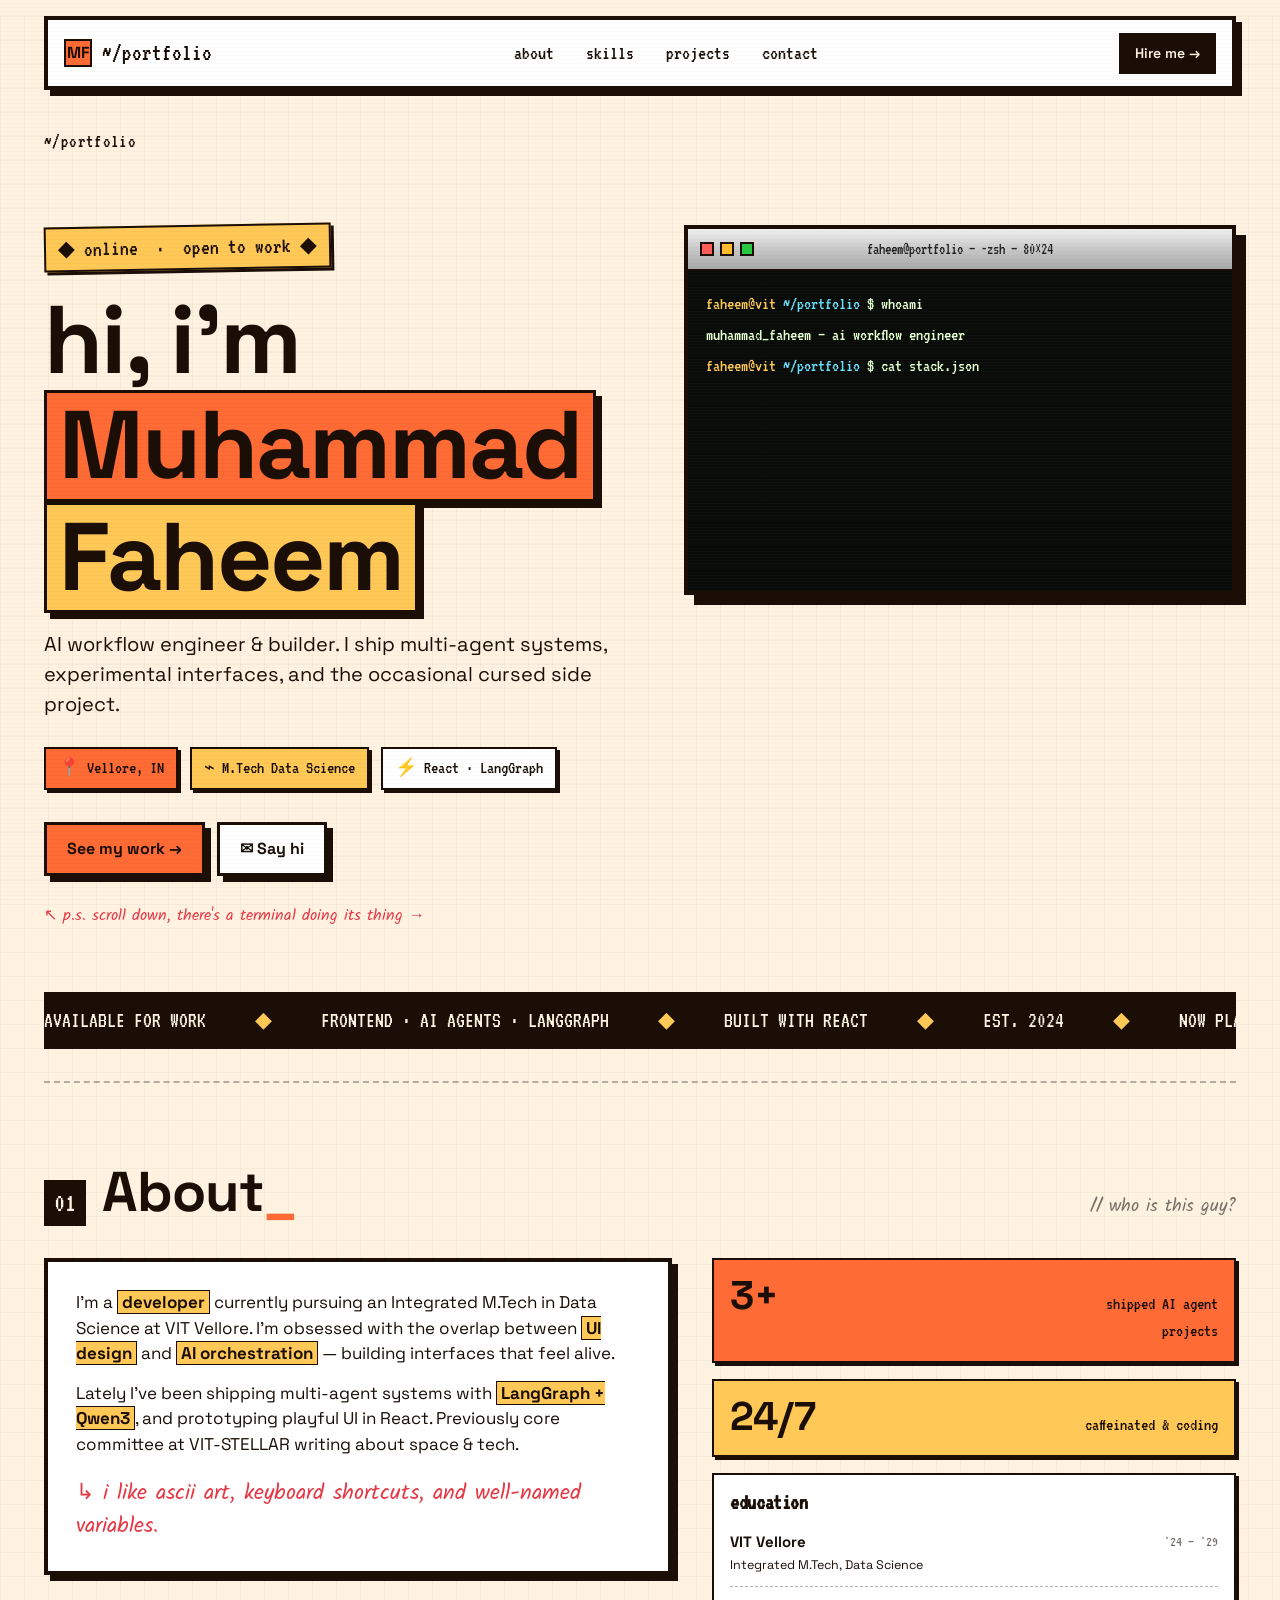
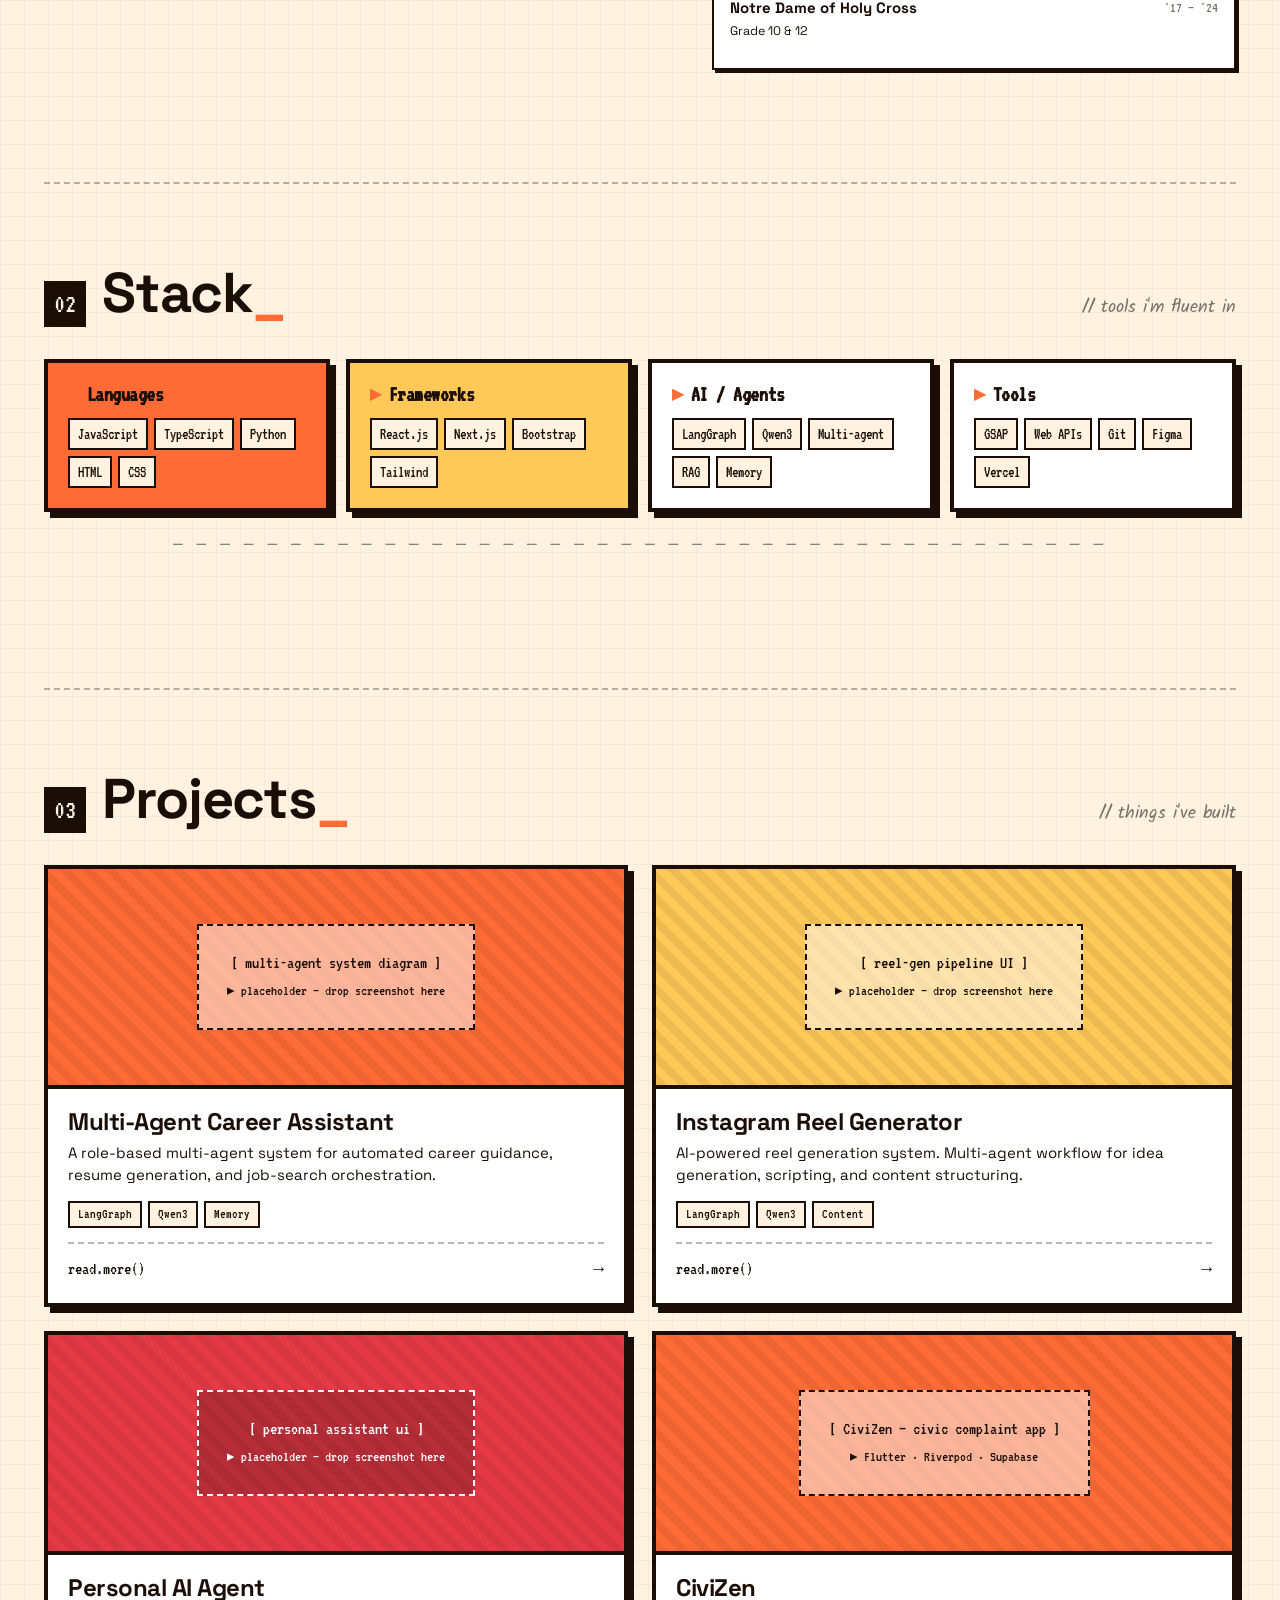
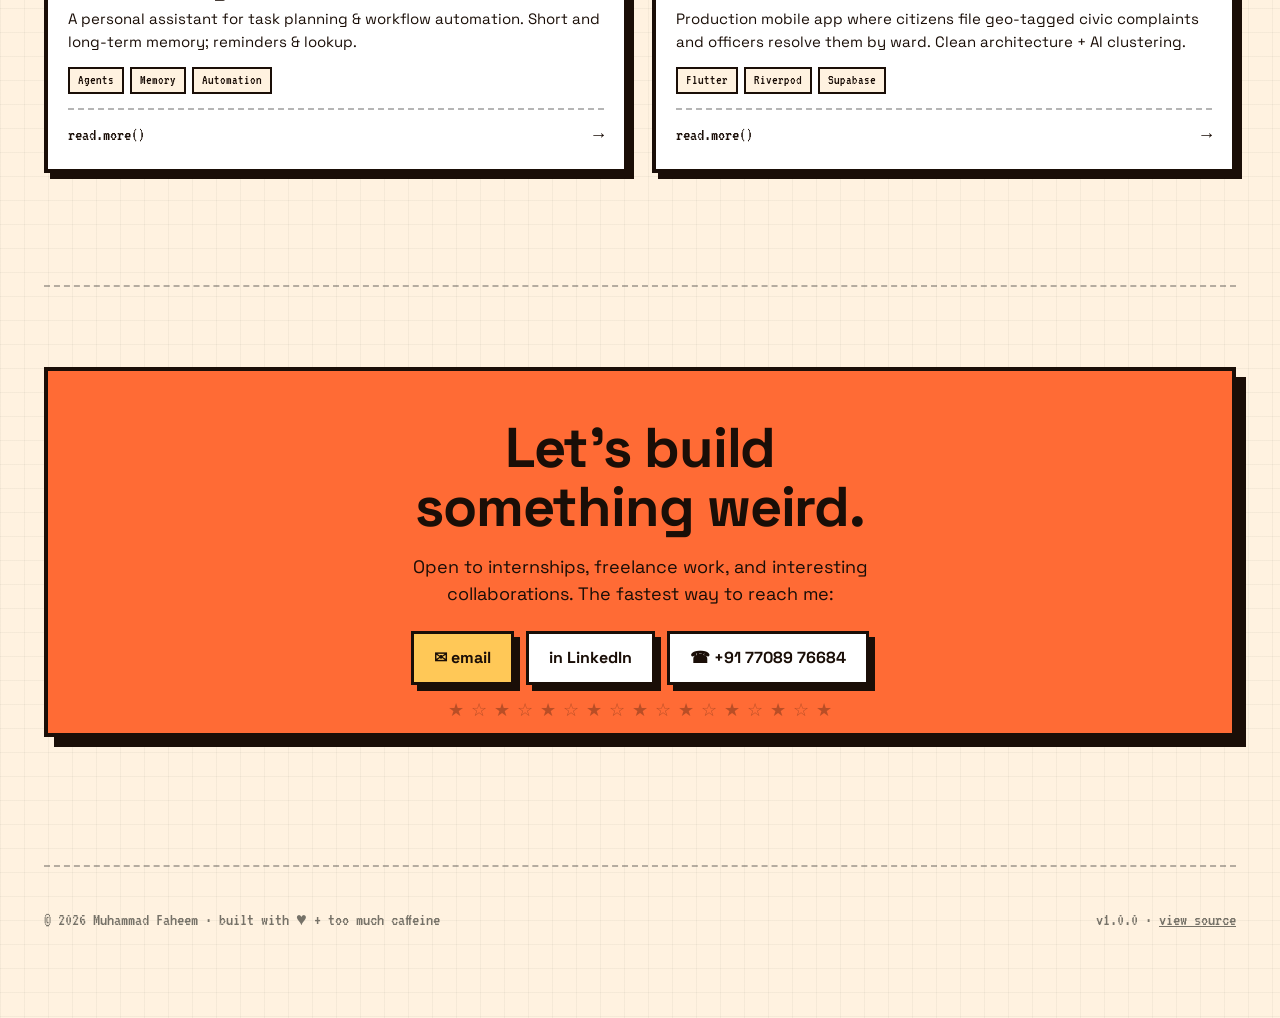
==== index.html @ f8d9481d "feat: portfolio site with clean URLs, responsive design, and project pages - Clean URL structure: ea" ====
<!doctype html>
<html lang="en">
<head>
<meta charset="utf-8" />
<title>Muhammad Faheem — Portfolio</title>
<meta name="viewport" content="width=device-width, initial-scale=1" />
<link rel="preconnect" href="https://fonts.googleapis.com">
<link rel="preconnect" href="https://fonts.gstatic.com" crossorigin>
<link href="https://fonts.googleapis.com/css2?family=Space+Grotesk:wght@400;500;600;700&family=VT323&family=Kalam:wght@400;700&display=swap" rel="stylesheet">
<link rel="stylesheet" href="styles.css">
</head>
<body>

<!-- ================= TOP NAV ================= -->
<nav class="topbar">
  <div class="topbar-inner">
    <a href="index.html" class="topbar-logo" style="text-decoration:none">
      <span class="logo-badge">MF</span>
      <span>~/portfolio</span>
    </a>
    <div class="nav-links">
      <a href="#about">about</a>
      <a href="#skills">skills</a>
      <a href="#projects">projects</a>
      <a href="#contact">contact</a>
    </div>
    <a href="#contact" class="nav-cta">Hire me →</a>
    <button class="nav-toggle" id="nav-toggle" aria-label="Toggle navigation">☰</button>
  </div>
</nav>

<main class="shell">

<div class="url-bar">
  <span class="url-active">~/portfolio</span>
</div>

<!-- ================= HERO ================= -->
<section class="hero">
  <div>
    <span class="hero-eyebrow">◆ online &nbsp;·&nbsp; open to work ◆</span>
    <h1>
      hi, i'm<br/>
      <span class="name-bg">Muhammad</span><br/>
      <span class="name-bg" style="background:var(--accent-2)">Faheem</span>
    </h1>
    <p class="hero-sub">
      AI workflow engineer &amp; builder. I ship multi-agent
      systems, experimental interfaces, and the occasional cursed
      side project.
    </p>
    <div class="hero-meta">
      <span class="chip pink">📍 Vellore, IN</span>
      <span class="chip yellow">⌁ M.Tech Data Science</span>
      <span class="chip">⚡ React · LangGraph</span>
    </div>
    <div class="hero-actions">
      <a href="#projects" class="btn primary">See my work →</a>
      <a href="mailto:muhammedfaheem23feb2020@gmail.com" class="btn ghost">✉ Say hi</a>
    </div>
    <p class="hand" style="margin-top:28px; color:var(--accent-3)">
      ↖ p.s. scroll down, there's a terminal doing its thing →
    </p>
  </div>

  <!-- Terminal -->
  <div class="terminal" id="terminal">
    <div class="term-bar">
      <div class="term-dots">
        <div class="term-dot red"></div>
        <div class="term-dot yel"></div>
        <div class="term-dot grn"></div>
      </div>
      <div class="term-title">faheem@portfolio — -zsh — 80×24</div>
    </div>
    <div class="term-body" id="term-body">
      <!-- typed in via JS -->
    </div>
  </div>
</section>

<!-- Marquee -->
<div class="marquee">
  <div class="marquee-track">
    <span>AVAILABLE FOR WORK</span>
    <span>FRONTEND · AI AGENTS · LANGGRAPH</span>
    <span>BUILT WITH REACT</span>
    <span>EST. 2024</span>
    <span>NOW PLAYING: src/App.tsx</span>
    <span>AVAILABLE FOR WORK</span>
    <span>FRONTEND · AI AGENTS · LANGGRAPH</span>
    <span>BUILT WITH REACT</span>
    <span>EST. 2024</span>
    <span>NOW PLAYING: src/App.tsx</span>
  </div>
</div>

<!-- ================= ABOUT ================= -->
<section class="section" id="about">
  <div class="section-hdr reveal">
    <span class="section-num">01</span>
    <h2 class="section-title">About<span style="color:var(--accent-1)">_</span></h2>
    <span class="section-kicker">// who is this guy?</span>
  </div>

  <div class="about">
    <div class="about-card reveal">
      <p>
        I'm a <strong>developer</strong> currently pursuing an
        Integrated M.Tech in Data Science at VIT Vellore. I'm obsessed
        with the overlap between <strong>UI design</strong> and
        <strong>AI orchestration</strong> — building interfaces that feel
        alive.
      </p>
      <p>
        Lately I've been shipping multi-agent systems with
        <strong>LangGraph + Qwen3</strong>, and prototyping playful UI
        in React. Previously core committee at VIT-STELLAR writing about
        space & tech.
      </p>
      <p class="hand" style="color:var(--accent-3); font-size:22px; margin-top:20px">
        ↳ i like ascii art, keyboard shortcuts, and well-named variables.
      </p>
    </div>

    <aside class="about-side reveal">
      <div class="stat-box">
        <div class="stat-num">3+</div>
        <div class="stat-lbl">shipped AI agent projects</div>
      </div>
      <div class="stat-box">
        <div class="stat-num">24/7</div>
        <div class="stat-lbl">caffeinated & coding</div>
      </div>
      <div class="stat-box" style="display:block">
        <h4 style="font-family:'VT323',monospace;font-size:22px;margin-bottom:6px;">education</h4>
        <div class="edu-item">
          <span><strong>VIT Vellore</strong><br/><small>Integrated M.Tech, Data Science</small></span>
          <span class="edu-year">'24 — '29</span>
        </div>
        <div class="edu-item">
          <span><strong>Notre Dame of Holy Cross</strong><br/><small>Grade 10 & 12</small></span>
          <span class="edu-year">'17 — '24</span>
        </div>
      </div>
    </aside>
  </div>
</section>

<!-- ================= SKILLS ================= -->
<section class="section" id="skills">
  <div class="section-hdr reveal">
    <span class="section-num">02</span>
    <h2 class="section-title">Stack<span style="color:var(--accent-1)">_</span></h2>
    <span class="section-kicker">// tools i'm fluent in</span>
  </div>

  <div class="skills-grid">
    <div class="skill-card pink reveal">
      <h4>Languages</h4>
      <ul class="skill-list">
        <li>JavaScript</li>
        <li>TypeScript</li>
        <li>Python</li>
        <li>HTML</li>
        <li>CSS</li>
      </ul>
    </div>
    <div class="skill-card highlight reveal">
      <h4>Frameworks</h4>
      <ul class="skill-list">
        <li>React.js</li>
        <li>Next.js</li>
        <li>Bootstrap</li>
        <li>Tailwind</li>
      </ul>
    </div>
    <div class="skill-card reveal">
      <h4>AI / Agents</h4>
      <ul class="skill-list">
        <li>LangGraph</li>
        <li>Qwen3</li>
        <li>Multi-agent</li>
        <li>RAG</li>
        <li>Memory</li>
      </ul>
    </div>
    <div class="skill-card reveal">
      <h4>Tools</h4>
      <ul class="skill-list">
        <li>GSAP</li>
        <li>Web APIs</li>
        <li>Git</li>
        <li>Figma</li>
        <li>Vercel</li>
      </ul>
    </div>
  </div>

  <div class="ascii-div">─ ─ ─ ─ ─ ─ ─ ─ ─ ─ ─ ─ ─ ─ ─ ─ ─ ─ ─ ─ ─ ─ ─ ─ ─ ─ ─ ─ ─ ─ ─ ─ ─ ─ ─ ─ ─ ─ ─ ─</div>
</section>

<!-- ================= PROJECTS ================= -->
<section class="section" id="projects">
  <div class="section-hdr reveal">
    <span class="section-num">03</span>
    <h2 class="section-title">Projects<span style="color:var(--accent-1)">_</span></h2>
    <span class="section-kicker">// things i've built</span>
  </div>

  <div class="projects-grid">
    <a href="multi-agent-career-assistant/" class="proj-card reveal">
      <div class="proj-visual">
        <div class="proj-placeholder">
          [ multi-agent system diagram ]<br/>
          <small>▸ placeholder — drop screenshot here</small>
        </div>
      </div>
      <div class="proj-body">
        <h3 class="proj-title">Multi-Agent Career Assistant</h3>
        <p class="proj-desc">A role-based multi-agent system for automated career guidance, resume generation, and job-search orchestration.</p>
        <div class="proj-tags">
          <span class="proj-tag">LangGraph</span>
          <span class="proj-tag">Qwen3</span>
          <span class="proj-tag">Memory</span>
        </div>
        <div class="proj-link">
          <span>read.more()</span>
          <span class="arrow">→</span>
        </div>
      </div>
    </a>

    <a href="instagram-reel-generator/" class="proj-card reveal">
      <div class="proj-visual">
        <div class="proj-placeholder">
          [ reel-gen pipeline UI ]<br/>
          <small>▸ placeholder — drop screenshot here</small>
        </div>
      </div>
      <div class="proj-body">
        <h3 class="proj-title">Instagram Reel Generator</h3>
        <p class="proj-desc">AI-powered reel generation system. Multi-agent workflow for idea generation, scripting, and content structuring.</p>
        <div class="proj-tags">
          <span class="proj-tag">LangGraph</span>
          <span class="proj-tag">Qwen3</span>
          <span class="proj-tag">Content</span>
        </div>
        <div class="proj-link">
          <span>read.more()</span>
          <span class="arrow">→</span>
        </div>
      </div>
    </a>

    <a href="personal-ai-agent/" class="proj-card reveal">
      <div class="proj-visual">
        <div class="proj-placeholder">
          [ personal assistant ui ]<br/>
          <small>▸ placeholder — drop screenshot here</small>
        </div>
      </div>
      <div class="proj-body">
        <h3 class="proj-title">Personal AI Agent</h3>
        <p class="proj-desc">A personal assistant for task planning & workflow automation. Short and long-term memory; reminders & lookup.</p>
        <div class="proj-tags">
          <span class="proj-tag">Agents</span>
          <span class="proj-tag">Memory</span>
          <span class="proj-tag">Automation</span>
        </div>
        <div class="proj-link">
          <span>read.more()</span>
          <span class="arrow">→</span>
        </div>
      </div>
    </a>

    <a href="civizen/" class="proj-card reveal">
      <div class="proj-visual">
        <div class="proj-placeholder">
          [ CiviZen — civic complaint app ]<br/>
          <small>▸ Flutter · Riverpod · Supabase</small>
        </div>
      </div>
      <div class="proj-body">
        <h3 class="proj-title">CiviZen</h3>
        <p class="proj-desc">Production mobile app where citizens file geo-tagged civic complaints and officers resolve them by ward. Clean architecture + AI clustering.</p>
        <div class="proj-tags">
          <span class="proj-tag">Flutter</span>
          <span class="proj-tag">Riverpod</span>
          <span class="proj-tag">Supabase</span>
        </div>
        <div class="proj-link">
          <span>read.more()</span>
          <span class="arrow">→</span>
        </div>
      </div>
    </a>
  </div>
</section>

<!-- ================= CONTACT ================= -->
<section class="section" id="contact">
  <div class="contact-card reveal">
    <h2>Let's build<br/>something weird.</h2>
    <p>
      Open to internships, freelance work, and interesting collaborations.
      The fastest way to reach me:
    </p>
    <div class="contact-links">
      <a href="mailto:muhammedfaheem23feb2020@gmail.com" class="btn yellow">✉ email</a>
      <a href="https://linkedin.com" class="btn ghost">in LinkedIn</a>
      <a href="tel:+917708976684" class="btn ghost">☎ +91 77089 76684</a>
    </div>
  </div>
</section>

<footer>
  <span>© 2026 Muhammad Faheem · built with ♥ + too much caffeine</span>
  <span>v1.0.0 · <a href="#" style="text-decoration:underline">view source</a></span>
</footer>

</main>

<!-- ============ Tweaks panel ============ -->
<div class="tweaks" id="tweaks">
  <h5>◆ Palette</h5>
  <div class="palette-grid" id="palette-grid"></div>
</div>

<!-- ============ Scripts ============ -->
<script>
/* ============ TWEAK DEFAULTS ============ */
const TWEAK_DEFAULS = /*EDITMODE-BEGIN*/{
  "palette": "sunset"
}/*EDITMODE-END*/;

const PALETTES = {
  poppy:    { name: 'Poppy',    bg: '#fff8e7', ink: '#0a0a0a', a1: '#ff3ea5', a2: '#ffd60a', a3: '#ff4d2e' },
  cyber:    { name: 'Cyber',    bg: '#eaffea', ink: '#0a0a0a', a1: '#00ff9d', a2: '#ff00e5', a3: '#00d0ff' },
  sunset:   { name: 'Sunset',   bg: '#fff2e0', ink: '#1a0e07', a1: '#ff6b35', a2: '#ffc857', a3: '#e63946' },
  cream:    { name: 'Cream',    bg: '#fdf6e3', ink: '#2b1d0e', a1: '#d33682', a2: '#b58900', a3: '#cb4b16' },
  arcade:   { name: 'Arcade',   bg: '#1a0b2e', ink: '#fff', a1: '#ff2079', a2: '#ffea00', a3: '#00e1ff' },
  lime:     { name: 'Lime',     bg: '#f4fdd0', ink: '#0a0a0a', a1: '#ff3366', a2: '#c6ff00', a3: '#7c3aff' },
};

function applyPalette(key) {
  const p = PALETTES[key] || PALETTES.poppy;
  const r = document.documentElement.style;
  r.setProperty('--bg',  p.bg);
  r.setProperty('--ink', p.ink);
  r.setProperty('--accent-1', p.a1);
  r.setProperty('--accent-2', p.a2);
  r.setProperty('--accent-3', p.a3);
  document.querySelectorAll('.palette-opt').forEach(el => {
    el.classList.toggle('active', el.dataset.key === key);
  });
}

function buildPaletteGrid() {
  const grid = document.getElementById('palette-grid');
  if (!grid) return;
  grid.innerHTML = Object.entries(PALETTES).map(([k, p]) => `
    <button class="palette-opt" data-key="${k}">
      <div class="palette-swatches">
        <div class="palette-sw" style="background:${p.a1}"></div>
        <div class="palette-sw" style="background:${p.a2}"></div>
        <div class="palette-sw" style="background:${p.a3}"></div>
      </div>
      ${p.name}
    </button>
  `).join('');
  grid.querySelectorAll('.palette-opt').forEach(btn => {
    btn.addEventListener('click', () => {
      const key = btn.dataset.key;
      applyPalette(key);
      try { localStorage.setItem('portfolio-palette', key); } catch {}
      window.parent.postMessage({ type: '__edit_mode_set_keys', edits: { palette: key } }, '*');
    });
  });
}

/* Load persisted palette */
(function init() {
  buildPaletteGrid();
  let initial = TWEAK_DEFAULS.palette || 'poppy';
  try {
    const stored = localStorage.getItem('portfolio-palette');
    if (stored && PALETTES[stored]) initial = stored;
  } catch {}
  applyPalette(initial);
})();

/* ============ TWEAKS MODE ============ */
const tweaksEl = document.getElementById('tweaks');
window.addEventListener('message', (e) => {
  if (!e.data) return;
  if (e.data.type === '__activate_edit_mode')   tweaksEl.classList.add('open');
  if (e.data.type === '__deactivate_edit_mode') tweaksEl.classList.remove('open');
});
window.parent.postMessage({ type: '__edit_mode_available' }, '*');

/* ============ SCROLL REVEAL ============ */
const io = new IntersectionObserver((entries) => {
  entries.forEach(e => { if (e.isIntersecting) e.target.classList.add('in'); });
}, { threshold: 0.12 });
document.querySelectorAll('.reveal').forEach(el => io.observe(el));

/* ============ TERMINAL TYPING ============ */
const termLines = [
  { t: 'cmd',  html: '<span class="term-prompt">faheem@vit</span> <span class="term-path">~/portfolio</span> $ whoami' },
  { t: 'out',  html: 'muhammad_faheem — ai workflow engineer' },
  { t: 'cmd',  html: '<span class="term-prompt">faheem@vit</span> <span class="term-path">~/portfolio</span> $ cat stack.json' },
  { t: 'out',  html: '{\n  <span class="term-key">"frontend"</span>: [<span class="term-str">"react"</span>, <span class="term-str">"next"</span>, <span class="term-str">"ts"</span>],\n  <span class="term-key">"ai"</span>: [<span class="term-str">"langgraph"</span>, <span class="term-str">"qwen3"</span>],\n  <span class="term-key">"fav_char"</span>: <span class="term-str">"→"</span>,\n  <span class="term-key">"caffeine"</span>: <span class="term-num">9999</span>\n}' },
  { t: 'cmd',  html: '<span class="term-prompt">faheem@vit</span> <span class="term-path">~/portfolio</span> $ ./run_agent --mode=hire' },
  { t: 'out',  html: '<span class="term-comment">[✓] agents initialized</span>\n<span class="term-comment">[✓] memory loaded</span>\n<span class="term-comment">[✓] ready to collaborate</span>' },
  { t: 'cmd',  html: '<span class="term-prompt">faheem@vit</span> <span class="term-path">~/portfolio</span> $ <span class="cursor"></span>' },
];

const termBody = document.getElementById('term-body');
let li = 0, ci = 0;

function typeTerminal() {
  if (li >= termLines.length) return;
  const current = termLines[li];

  // create line if first char
  let line = termBody.querySelector(`[data-idx="${li}"]`);
  if (!line) {
    line = document.createElement('div');
    line.className = 'term-line';
    line.dataset.idx = li;
    termBody.appendChild(line);
  }

  // last line — insert cursor directly
  if (li === termLines.length - 1) {
    line.innerHTML = current.html;
    return;
  }

  // simulate typing: raw.length char by char, but we have HTML.
  // Strategy: progressively reveal html by showing wrapped spans but walk through text nodes.
  // Simpler: show full html after a delay per line
  line.innerHTML = current.html;
  li++;
  const delay = current.t === 'cmd' ? 520 : 340;
  setTimeout(typeTerminal, delay);
}

// Trigger terminal only when visible
const termObserver = new IntersectionObserver((entries) => {
  entries.forEach(e => {
    if (e.isIntersecting) {
      setTimeout(typeTerminal, 400);
      termObserver.disconnect();
    }
  });
}, { threshold: 0.3 });
termObserver.observe(document.getElementById('terminal'));

/* Mobile nav toggle */
document.getElementById('nav-toggle')?.addEventListener('click',()=>{
  document.querySelector('.nav-links')?.classList.toggle('open');
});

/* ============ SUBTLE MOUSE PARALLAX ON NAME ============ */
const heroNames = document.querySelectorAll('.hero h1 .name-bg');
document.addEventListener('mousemove', (e) => {
  const x = (e.clientX / window.innerWidth - 0.5) * 8;
  const y = (e.clientY / window.innerHeight - 0.5) * 8;
  heroNames.forEach((el, i) => {
    el.style.transform = `translate(${x * (i + 1) * 0.4}px, ${y * (i + 1) * 0.4}px)`;
  });
});
</script>

</body>
</html>
---- styles.css ----
/* =========================================================
   Porrdolio — Y2K Wireframe
   ========================================================= */

:root {
  --bg: #fff8e7;
  --ink: #0a0a0a;
  --paper: #ffffff;
  --muted: #767268;
  --line: #0a0a0a;

  --pink: #ff3ea5;
  --yellow: #ffd60a;
  --red: #ff4d2e;
  --blue: #2d7dff;
  --green: #2ecc71;

  --accent-1: var(--pink);
  --accent-2: var(--yellow);
  --accent-3: var(--red);

  --shadow: 6px 6px 0 0 var(--ink);
  --shadow-lg: 10px 10px 0 0 var(--ink);
  --shadow-sm: 3px 3px 0 0 var(--ink);

  --border: 2.5px solid var(--ink);
  --border-thick: 4px solid var(--ink);

  --radius: 0px;
  --radius-chip: 999px;
}

* { box-sizing: border-box; margin: 0; padding: 0; }

html, body {
  background: var(--bg);
  color: var(--ink);
  font-family: 'Space Grotesk', system-ui, sans-serif;
  font-size: 16px;
  line-height: 1.5;
  -webkit-font-smoothing: antialiased;
}

/* Grid paper background */
body {
  background-image:
    linear-gradient(to right, rgba(10,10,10,0.04) 1px, transparent 1px),
    linear-gradient(to bottom, rgba(10,10,10,0.04) 1px, transparent 1px);
  background-size: 24px 24px;
  background-color: var(--bg);
  min-height: 100vh;
  position: relative;
  overflow-x: hidden;
}

/* Scanline overlay */
body::before {
  content: '';
  position: fixed;
  inset: 0;
  background: repeating-linear-gradient(
    0deg,
    rgba(10,10,10,0.02) 0px,
    rgba(10,10,10,0.02) 1px,
    transparent 1px,
    transparent 4px
  );
  pointer-events: none;
  z-index: 9999;
  mix-blend-mode: multiply;
}

/* Typography */
.mono { font-family: 'VT323', 'Geist Mono', ui-monospace, monospace; }
.hand { font-family: 'Kalam', 'Caveat', cursive; font-weight: 400; }

h1, h2, h3, h4 {
  font-family: 'Space Grotesk', sans-serif;
  font-weight: 700;
  letter-spacing: -0.02em;
  line-height: 1.05;
}

h1 { font-size: clamp(48px, 8vw, 96px); }
h2 { font-size: clamp(32px, 5vw, 56px); }
h3 { font-size: clamp(22px, 2.5vw, 32px); }

a { color: inherit; }

/* =========================================================
   Layout
   ========================================================= */
.shell {
  max-width: 1240px;
  margin: 0 auto;
  padding: 24px;
}

/* ---------- URL breadcrumb bar ---------- */
.url-bar {
  display: flex;
  align-items: center;
  gap: 6px;
  font-family: 'VT323', monospace;
  font-size: 19px;
  color: var(--muted);
  padding: 14px 0 4px;
  letter-spacing: 0.02em;
}
.url-bar .url-sep { opacity: 0.4; }
.url-bar a { color: var(--muted); text-decoration: none; }
.url-bar a:hover { color: var(--ink); text-decoration: underline; }
.url-bar .url-active { color: var(--ink); }

/* ---------- Top nav ---------- */
.topbar {
  position: sticky;
  top: 16px;
  z-index: 100;
  margin: 16px auto 0;
  max-width: 1240px;
  padding: 0 24px;
}
.topbar-inner {
  background: var(--paper);
  border: var(--border-thick);
  box-shadow: var(--shadow);
  padding: 10px 16px;
  display: flex;
  align-items: center;
  justify-content: space-between;
  gap: 16px;
}
.topbar-logo {
  display: flex;
  align-items: center;
  gap: 10px;
  font-family: 'VT323', monospace;
  font-size: 24px;
  line-height: 1;
}
.logo-badge {
  width: 28px; height: 28px;
  background: var(--accent-1);
  border: 2.5px solid var(--ink);
  display: grid; place-items: center;
  font-weight: 700; font-size: 16px;
  font-family: 'Space Grotesk', sans-serif;
  color: var(--ink);
}
.nav-links { display: flex; gap: 4px; align-items: center; }
.nav-links a {
  text-decoration: none;
  padding: 6px 12px;
  font-family: 'VT323', monospace;
  font-size: 20px;
  border: 2px solid transparent;
}
.nav-links a:hover {
  background: var(--accent-2);
  border: 2px solid var(--ink);
  box-shadow: 2px 2px 0 var(--ink);
}
.nav-cta {
  background: var(--ink);
  color: var(--bg);
  padding: 8px 14px;
  font-family: 'Space Grotesk', sans-serif;
  font-weight: 600;
  font-size: 14px;
  text-decoration: none;
  border: 2.5px solid var(--ink);
  display: inline-block;
}
.nav-cta:hover { background: var(--accent-1); color: var(--ink); }

/* =========================================================
   Hero
   ========================================================= */
.hero {
  padding: 64px 0 32px;
  display: grid;
  grid-template-columns: 1.1fr 1fr;
  gap: 32px;
  align-items: start;
}
@media (max-width: 900px) {
  .hero { grid-template-columns: 1fr; }
}

.hero-eyebrow {
  font-family: 'VT323', monospace;
  font-size: 22px;
  background: var(--accent-2);
  display: inline-block;
  padding: 4px 12px;
  border: 2.5px solid var(--ink);
  box-shadow: var(--shadow-sm);
  margin-bottom: 20px;
  transform: rotate(-1deg);
}
.hero h1 {
  margin-bottom: 16px;
}
.hero h1 .name-bg {
  background: var(--accent-1);
  color: var(--ink);
  padding: 0 12px;
  border: 3px solid var(--ink);
  box-shadow: 6px 6px 0 var(--ink);
  display: inline-block;
  line-height: 1.1;
}
.hero-sub {
  font-size: 20px;
  max-width: 48ch;
  margin-bottom: 28px;
  color: var(--ink);
}
.hero-meta {
  display: flex;
  gap: 12px;
  flex-wrap: wrap;
  margin-bottom: 32px;
}
.chip {
  background: var(--paper);
  border: 2.5px solid var(--ink);
  padding: 6px 12px;
  font-family: 'VT323', monospace;
  font-size: 18px;
  box-shadow: 3px 3px 0 var(--ink);
}
.chip.pink { background: var(--accent-1); color: var(--ink); }
.chip.yellow { background: var(--accent-2); }
.chip.red { background: var(--accent-3); color: var(--paper); }

.hero-actions {
  display: flex; gap: 12px; flex-wrap: wrap;
}
.btn {
  display: inline-flex; align-items: center; gap: 8px;
  padding: 12px 20px;
  font-family: 'Space Grotesk', sans-serif;
  font-weight: 700;
  font-size: 16px;
  text-decoration: none;
  border: 3px solid var(--ink);
  box-shadow: var(--shadow);
  background: var(--paper);
  color: var(--ink);
  cursor: pointer;
  transition: transform 0.08s ease, box-shadow 0.08s ease;
}
.btn:hover {
  transform: translate(2px, 2px);
  box-shadow: 4px 4px 0 var(--ink);
}
.btn:active {
  transform: translate(6px, 6px);
  box-shadow: 0 0 0 var(--ink);
}
.btn.primary { background: var(--accent-1); }
.btn.yellow { background: var(--accent-2); }
.btn.ghost { background: var(--paper); }

/* Hand-drawn annotation */
.note {
  font-family: 'Kalam', cursive;
  font-size: 20px;
  color: var(--accent-3);
  position: relative;
}
.note-arrow {
  display: inline-block;
  margin-right: 6px;
}

/* =========================================================
   Terminal
   ========================================================= */
.terminal {
  background: #0a0a0a;
  color: #e8ffd4;
  border: var(--border-thick);
  box-shadow: var(--shadow-lg);
  font-family: 'VT323', monospace;
  font-size: 18px;
  position: relative;
  overflow: hidden;
}
.term-bar {
  background: linear-gradient(180deg, #f0f0f0 0%, #c8c8c8 50%, #a8a8a8 100%);
  border-bottom: 2.5px solid var(--ink);
  padding: 8px 12px;
  display: flex;
  align-items: center;
  gap: 8px;
}
.term-dots { display: flex; gap: 6px; }
.term-dot {
  width: 14px; height: 14px;
  border: 2px solid var(--ink);
  background: #fff;
}
.term-dot.red { background: #ff5f57; }
.term-dot.yel { background: #febc2e; }
.term-dot.grn { background: #28c840; }
.term-title {
  flex: 1;
  text-align: center;
  font-family: 'VT323', monospace;
  font-size: 16px;
  color: #222;
  margin-right: 62px; /* compensate dots */
}
.term-body {
  padding: 20px 18px;
  min-height: 320px;
  position: relative;
}
.term-body::before {
  content: '';
  position: absolute;
  inset: 0;
  background: repeating-linear-gradient(
    0deg,
    rgba(0,255,0,0.03) 0px,
    rgba(0,255,0,0.03) 1px,
    transparent 1px,
    transparent 3px
  );
  pointer-events: none;
}
.term-line { margin-bottom: 4px; white-space: pre-wrap; }
.term-prompt { color: var(--accent-2); }
.term-user { color: #a4ff7c; }
.term-path { color: #6bdfff; }
.term-key { color: #ff7cb0; }
.term-str { color: #ffd97c; }
.term-comment { color: #767268; }
.term-num { color: #ff9d66; }
.cursor {
  display: inline-block;
  width: 10px; height: 18px;
  background: #e8ffd4;
  vertical-align: -3px;
  animation: blink 1s steps(2) infinite;
}
@keyframes blink { 50% { opacity: 0; } }

/* =========================================================
   Section headers
   ========================================================= */
.section {
  padding: 80px 0;
  border-top: 2.5px dashed rgba(10,10,10,0.3);
  margin-top: 32px;
}
.section-hdr {
  display: flex;
  align-items: baseline;
  gap: 16px;
  margin-bottom: 32px;
  flex-wrap: wrap;
}
.section-num {
  font-family: 'VT323', monospace;
  font-size: 28px;
  background: var(--ink);
  color: var(--bg);
  padding: 2px 10px;
}
.section-title { flex: 1; }
.section-kicker {
  font-family: 'Kalam', cursive;
  color: var(--muted);
  font-size: 18px;
}

/* =========================================================
   About
   ========================================================= */
.about {
  display: grid;
  grid-template-columns: 1.2fr 1fr;
  gap: 40px;
  align-items: start;
}
@media (max-width: 900px) {
  .about { grid-template-columns: 1fr; }
}
.about-card {
  background: var(--paper);
  border: var(--border-thick);
  box-shadow: var(--shadow);
  padding: 28px;
}
.about-card p {
  font-size: 17px;
  margin-bottom: 14px;
}
.about-card p:last-child { margin-bottom: 0; }
.about-card strong {
  background: var(--accent-2);
  padding: 0 4px;
  border: 1.5px solid var(--ink);
}

.about-side {
  display: flex;
  flex-direction: column;
  gap: 16px;
}
.stat-box {
  background: var(--paper);
  border: 2.5px solid var(--ink);
  box-shadow: var(--shadow-sm);
  padding: 16px;
  display: flex;
  justify-content: space-between;
  align-items: baseline;
}
.stat-box:nth-child(1) { background: var(--accent-1); color: var(--ink); }
.stat-box:nth-child(2) { background: var(--accent-2); }
.stat-box:nth-child(3) { background: var(--paper); }
.stat-num {
  font-family: 'Space Grotesk', sans-serif;
  font-size: 40px;
  font-weight: 700;
  line-height: 1;
}
.stat-lbl {
  font-family: 'VT323', monospace;
  font-size: 18px;
  text-align: right;
  max-width: 140px;
}

/* Education inline */
.edu-item {
  display: flex;
  justify-content: space-between;
  gap: 12px;
  padding: 10px 0;
  border-bottom: 1.5px dashed rgba(10,10,10,0.3);
  font-size: 15px;
}
.edu-item:last-child { border-bottom: 0; }
.edu-year {
  font-family: 'VT323', monospace;
  color: var(--muted);
  white-space: nowrap;
}

/* =========================================================
   Skills
   ========================================================= */
.skills-grid {
  display: grid;
  grid-template-columns: repeat(4, 1fr);
  gap: 16px;
}
@media (max-width: 900px) { .skills-grid { grid-template-columns: repeat(2, 1fr); } }

.skill-card {
  background: var(--paper);
  border: var(--border-thick);
  box-shadow: var(--shadow);
  padding: 20px;
  transition: transform 0.12s ease, box-shadow 0.12s ease;
}
.skill-card:hover {
  transform: translate(-2px, -2px);
  box-shadow: 10px 10px 0 var(--ink);
}
.skill-card h4 {
  font-family: 'VT323', monospace;
  font-size: 22px;
  margin-bottom: 12px;
  display: flex;
  align-items: center;
  gap: 8px;
}
.skill-card h4::before {
  content: '▸';
  color: var(--accent-1);
}
.skill-list {
  list-style: none;
  display: flex;
  flex-wrap: wrap;
  gap: 6px;
}
.skill-list li {
  background: var(--bg);
  border: 2px solid var(--ink);
  padding: 2px 8px;
  font-family: 'VT323', monospace;
  font-size: 16px;
}
.skill-card.highlight { background: var(--accent-2); }
.skill-card.pink { background: var(--accent-1); }

/* =========================================================
   Projects
   ========================================================= */
.projects-grid {
  display: grid;
  grid-template-columns: repeat(2, 1fr);
  gap: 24px;
}
@media (max-width: 900px) { .projects-grid { grid-template-columns: 1fr; } }

.proj-card {
  background: var(--paper);
  border: var(--border-thick);
  box-shadow: var(--shadow);
  padding: 0;
  display: flex;
  flex-direction: column;
  text-decoration: none;
  color: var(--ink);
  position: relative;
  overflow: hidden;
  transition: transform 0.12s ease, box-shadow 0.12s ease;
}
.proj-card:hover {
  transform: translate(-3px, -3px);
  box-shadow: 12px 12px 0 var(--ink);
}
.proj-visual {
  height: 220px;
  border-bottom: var(--border-thick);
  background:
    repeating-linear-gradient(45deg,
      rgba(10,10,10,0.07) 0 8px,
      transparent 8px 16px),
    var(--accent-1);
  display: grid;
  place-items: center;
  position: relative;
  font-family: 'VT323', monospace;
  font-size: 18px;
  color: var(--ink);
}
.proj-card:nth-child(2) .proj-visual { background:
  repeating-linear-gradient(45deg,
    rgba(10,10,10,0.07) 0 8px,
    transparent 8px 16px),
  var(--accent-2); }
.proj-card:nth-child(3) .proj-visual { background:
  repeating-linear-gradient(45deg,
    rgba(10,10,10,0.07) 0 8px,
    transparent 8px 16px),
  var(--accent-3); color: var(--paper); }

.proj-placeholder {
  border: 2.5px dashed var(--ink);
  background: rgba(255,255,255,0.5);
  padding: 24px 28px;
  text-align: center;
}
.proj-card:nth-child(3) .proj-placeholder { border-color: var(--paper); background: rgba(0,0,0,0.2); color: var(--paper); }

.proj-body {
  padding: 20px;
}
.proj-title {
  font-size: 24px;
  margin-bottom: 8px;
}
.proj-desc {
  font-size: 15px;
  color: var(--ink);
  margin-bottom: 14px;
  line-height: 1.5;
}
.proj-tags {
  display: flex;
  flex-wrap: wrap;
  gap: 6px;
  margin-bottom: 14px;
}
.proj-tag {
  font-family: 'VT323', monospace;
  font-size: 14px;
  background: var(--bg);
  border: 2px solid var(--ink);
  padding: 1px 8px;
}
.proj-link {
  font-family: 'VT323', monospace;
  font-size: 18px;
  border-top: 2px dashed rgba(10,10,10,0.3);
  padding-top: 12px;
  display: flex;
  justify-content: space-between;
  align-items: center;
}
.proj-link .arrow { transition: transform 0.12s ease; }
.proj-card:hover .proj-link .arrow { transform: translateX(6px); }

/* =========================================================
   Contact
   ========================================================= */
.contact-card {
  background: var(--accent-1);
  border: var(--border-thick);
  box-shadow: var(--shadow-lg);
  padding: 48px;
  text-align: center;
  position: relative;
  overflow: hidden;
}
.contact-card::after {
  content: '★ ☆ ★ ☆ ★ ☆ ★ ☆ ★ ☆ ★ ☆ ★ ☆ ★ ☆ ★';
  position: absolute;
  bottom: 8px;
  left: 0; right: 0;
  font-family: 'VT323', monospace;
  opacity: 0.3;
  font-size: 18px;
}
.contact-card h2 { margin-bottom: 16px; }
.contact-card p {
  font-size: 18px;
  max-width: 44ch;
  margin: 0 auto 24px;
}
.contact-links {
  display: flex;
  gap: 12px;
  justify-content: center;
  flex-wrap: wrap;
}

/* =========================================================
   Footer
   ========================================================= */
footer {
  padding: 40px 0 60px;
  border-top: 2.5px dashed rgba(10,10,10,0.3);
  margin-top: 48px;
  display: flex;
  justify-content: space-between;
  flex-wrap: wrap;
  gap: 16px;
  font-family: 'VT323', monospace;
  font-size: 18px;
  color: var(--muted);
}

/* =========================================================
   Marquee
   ========================================================= */
.marquee {
  background: var(--ink);
  color: var(--bg);
  border-top: 2.5px solid var(--ink);
  border-bottom: 2.5px solid var(--ink);
  overflow: hidden;
  padding: 10px 0;
  font-family: 'VT323', monospace;
  font-size: 22px;
  margin: 32px 0;
}
.marquee-track {
  display: inline-block;
  white-space: nowrap;
  animation: scroll 30s linear infinite;
}
.marquee-track span { margin-right: 40px; }
.marquee-track span::after { content: ' ◆ '; color: var(--accent-2); margin-left: 40px; }
@keyframes scroll {
  from { transform: translateX(0); }
  to { transform: translateX(-50%); }
}

/* =========================================================
   Scroll reveal
   ========================================================= */
.reveal {
  opacity: 0;
  transform: translateY(24px);
  transition: opacity 0.6s ease, transform 0.6s ease;
}
.reveal.in {
  opacity: 1;
  transform: translateY(0);
}

/* =========================================================
   Tweaks panel
   ========================================================= */
.tweaks {
  position: fixed;
  bottom: 20px; right: 20px;
  background: var(--paper);
  border: var(--border-thick);
  box-shadow: var(--shadow);
  padding: 16px;
  z-index: 500;
  display: none;
  max-width: 280px;
  font-family: 'VT323', monospace;
}
.tweaks.open { display: block; }
.tweaks h5 {
  font-family: 'Space Grotesk', sans-serif;
  font-size: 14px;
  margin-bottom: 12px;
  text-transform: uppercase;
  letter-spacing: 0.06em;
}
.palette-grid {
  display: grid;
  grid-template-columns: repeat(3, 1fr);
  gap: 8px;
}
.palette-opt {
  border: 2.5px solid var(--ink);
  padding: 8px;
  cursor: pointer;
  background: var(--paper);
  text-align: center;
  font-size: 14px;
  box-shadow: 2px 2px 0 var(--ink);
}
.palette-opt:hover { transform: translate(-1px, -1px); box-shadow: 3px 3px 0 var(--ink); }
.palette-opt.active { background: var(--accent-2); }
.palette-swatches {
  display: flex;
  gap: 2px;
  justify-content: center;
  margin-bottom: 4px;
}
.palette-sw {
  width: 14px; height: 14px;
  border: 1.5px solid var(--ink);
}

/* =========================================================
   Project detail page
   ========================================================= */
.proj-hero {
  padding: 48px 0 24px;
}
.back-link {
  font-family: 'VT323', monospace;
  font-size: 20px;
  text-decoration: none;
  display: inline-block;
  margin-bottom: 24px;
  padding: 4px 10px;
  border: 2.5px solid var(--ink);
  background: var(--paper);
  box-shadow: 3px 3px 0 var(--ink);
}
.back-link:hover { background: var(--accent-2); }

.proj-hero-visual {
  height: 380px;
  border: var(--border-thick);
  box-shadow: var(--shadow-lg);
  margin: 24px 0 32px;
  background:
    repeating-linear-gradient(45deg,
      rgba(10,10,10,0.08) 0 10px,
      transparent 10px 20px),
    var(--accent-1);
  display: grid;
  place-items: center;
}
.proj-detail {
  display: grid;
  grid-template-columns: 2fr 1fr;
  gap: 32px;
}
@media (max-width: 900px) { .proj-detail { grid-template-columns: 1fr; } }

.proj-content h3 {
  margin: 28px 0 12px;
  padding-bottom: 6px;
  border-bottom: 2.5px solid var(--ink);
}
.proj-content p, .proj-content li {
  font-size: 16px;
  line-height: 1.6;
  margin-bottom: 10px;
}
.proj-content ul { padding-left: 24px; }

.proj-meta-card {
  background: var(--paper);
  border: var(--border-thick);
  box-shadow: var(--shadow);
  padding: 20px;
  position: sticky;
  top: 100px;
  align-self: start;
}
.proj-meta-card h4 {
  font-family: 'VT323', monospace;
  font-size: 22px;
  margin-bottom: 12px;
  padding-bottom: 6px;
  border-bottom: 2px dashed rgba(10,10,10,0.3);
}
.proj-meta-row {
  display: flex;
  justify-content: space-between;
  padding: 6px 0;
  font-size: 14px;
  border-bottom: 1px dashed rgba(10,10,10,0.2);
}
.proj-meta-row:last-child { border-bottom: 0; }
.proj-meta-row span:first-child {
  font-family: 'VT323', monospace;
  color: var(--muted);
  text-transform: uppercase;
  font-size: 13px;
}

/* ASCII divider */
.ascii-div {
  font-family: 'VT323', monospace;
  color: var(--muted);
  text-align: center;
  margin: 20px 0;
  font-size: 16px;
  letter-spacing: 4px;
  overflow: hidden;
  white-space: nowrap;
}

/* =========================================================
   Responsive
   ========================================================= */

.nav-toggle {
  display: none;
  background: none;
  border: 2.5px solid var(--ink);
  padding: 6px 11px;
  cursor: pointer;
  font-family: 'VT323', monospace;
  font-size: 26px;
  line-height: 1;
  color: var(--ink);
  box-shadow: 2px 2px 0 var(--ink);
}
.nav-toggle:hover { background: var(--accent-2); }

@media (max-width: 768px) {
  /* Nav */
  .nav-toggle { display: block; }
  .topbar-inner { position: relative; }
  .nav-links {
    display: none;
    position: absolute;
    top: calc(100% + 4px);
    left: -4px; right: -4px;
    background: var(--paper);
    border: var(--border-thick);
    box-shadow: 6px 6px 0 var(--ink);
    padding: 8px;
    z-index: 200;
    flex-direction: column;
    gap: 0;
  }
  .nav-links.open { display: flex; }
  .nav-links a {
    border-bottom: 1.5px dashed rgba(10,10,10,0.2);
    padding: 12px 16px;
    font-size: 22px;
  }
  .nav-links a:last-child { border-bottom: none; }

  /* Layout */
  .shell { padding: 16px; }
  .topbar { top: 8px; margin-top: 8px; padding: 0 16px; }

  /* Hero */
  .hero { padding: 28px 0 20px; gap: 24px; }
  .hero-sub { font-size: 17px; }
  .hero-eyebrow { transform: none; }
  .hero-actions { flex-direction: column; }
  .hero-actions .btn { width: 100%; justify-content: center; }

  /* Sections */
  .section { padding: 48px 0; }

  /* About */
  .about-card { padding: 20px; }

  /* Contact */
  .contact-card { padding: 32px 20px; }

  /* Terminal */
  .term-title { margin-right: 0; font-size: 14px; }

  /* Project detail */
  .proj-meta-card { position: static; }
}

@media (max-width: 480px) {
  /* Nav */
  .nav-cta { font-size: 13px; padding: 6px 10px; }

  /* Layout */
  .shell { padding: 12px; }

  /* Skills: 1 col */
  .skills-grid { grid-template-columns: 1fr; }

  /* Terminal */
  .term-body { min-height: 180px; font-size: 16px; }
  .term-bar { padding: 6px 10px; }

  /* Project hero visual */
  .proj-hero-visual { height: 200px; }

  /* Sections */
  .section { padding: 32px 0; }

  /* Contact */
  .contact-card { padding: 24px 14px; }
  .contact-card h2 { font-size: clamp(26px, 8vw, 48px); }

  /* About stats */
  .stat-num { font-size: 32px; }
  .stat-lbl { font-size: 16px; }

  /* Education row */
  .edu-item { flex-direction: column; gap: 2px; }

  /* Footer */
  footer { padding: 24px 0 40px; font-size: 16px; }

  /* Project content */
  .proj-content ul { padding-left: 16px; }

  /* Buttons */
  .btn { font-size: 15px; padding: 10px 16px; }
}
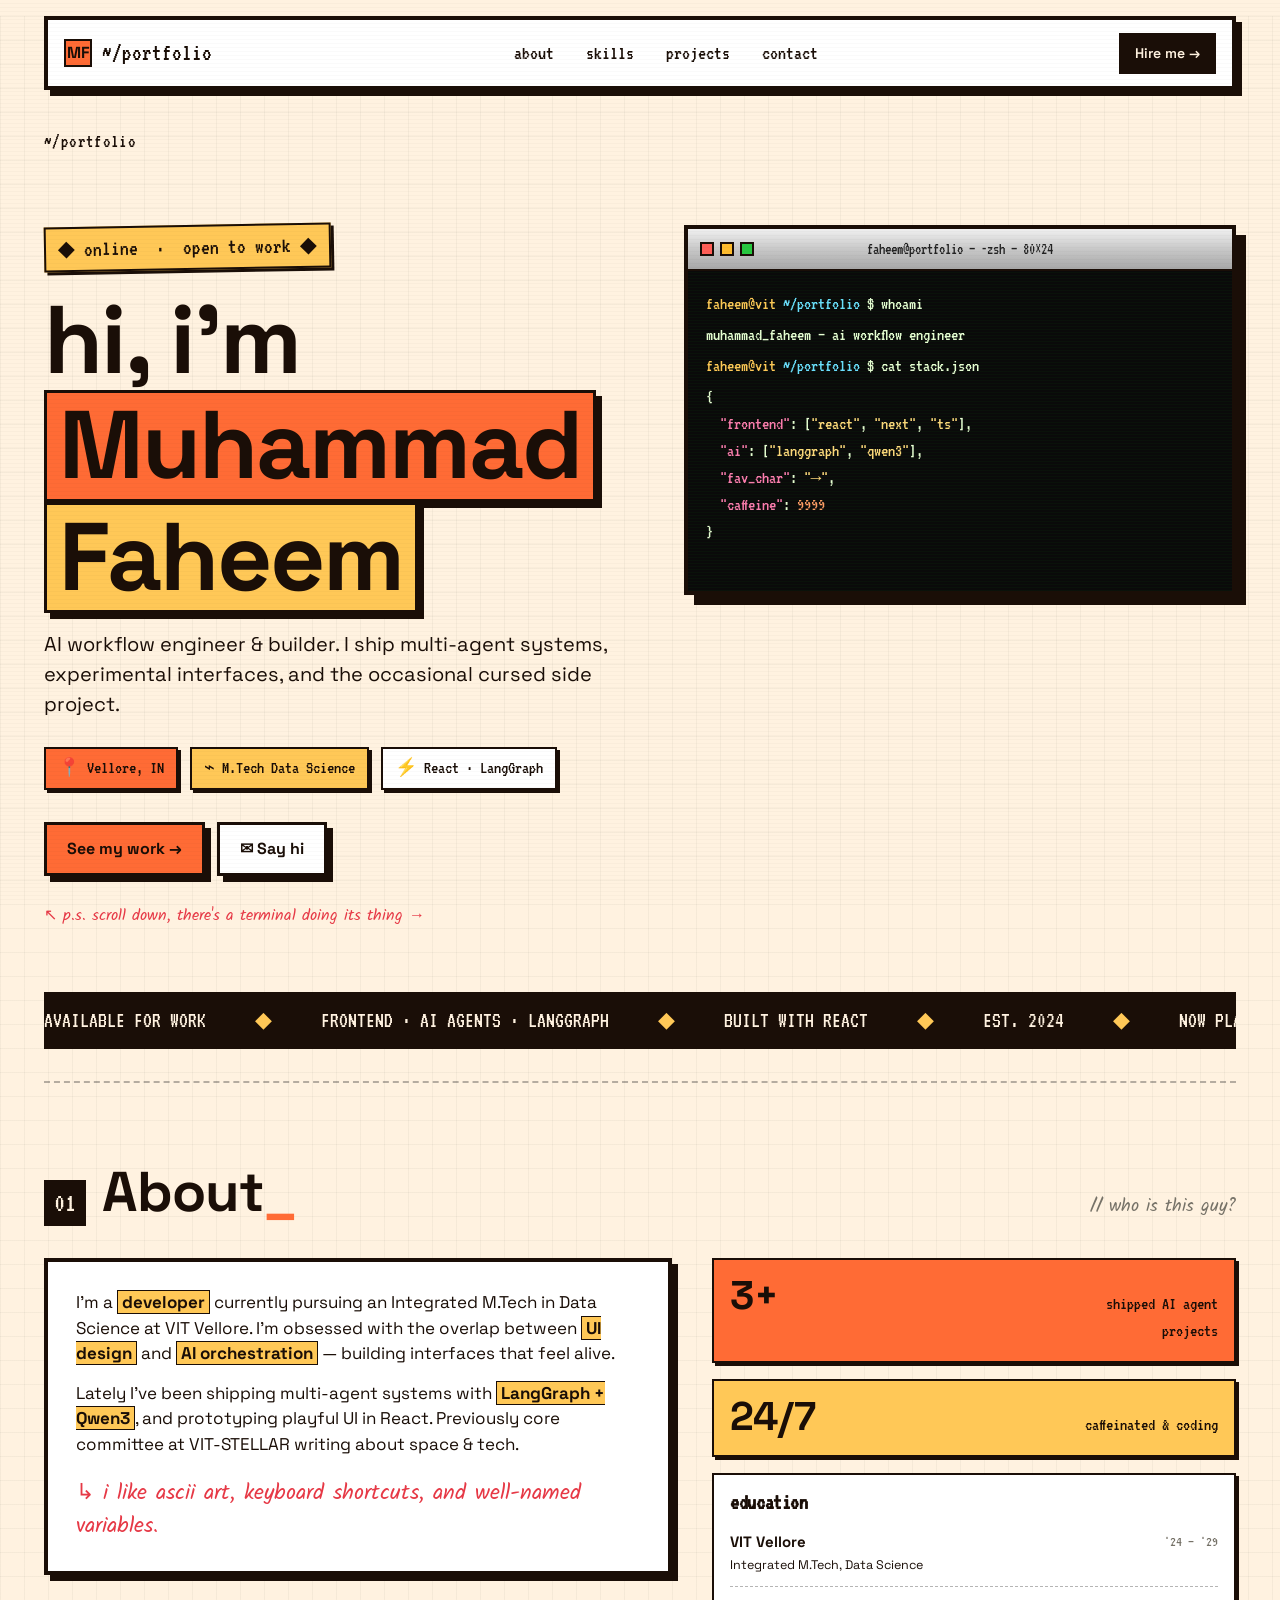
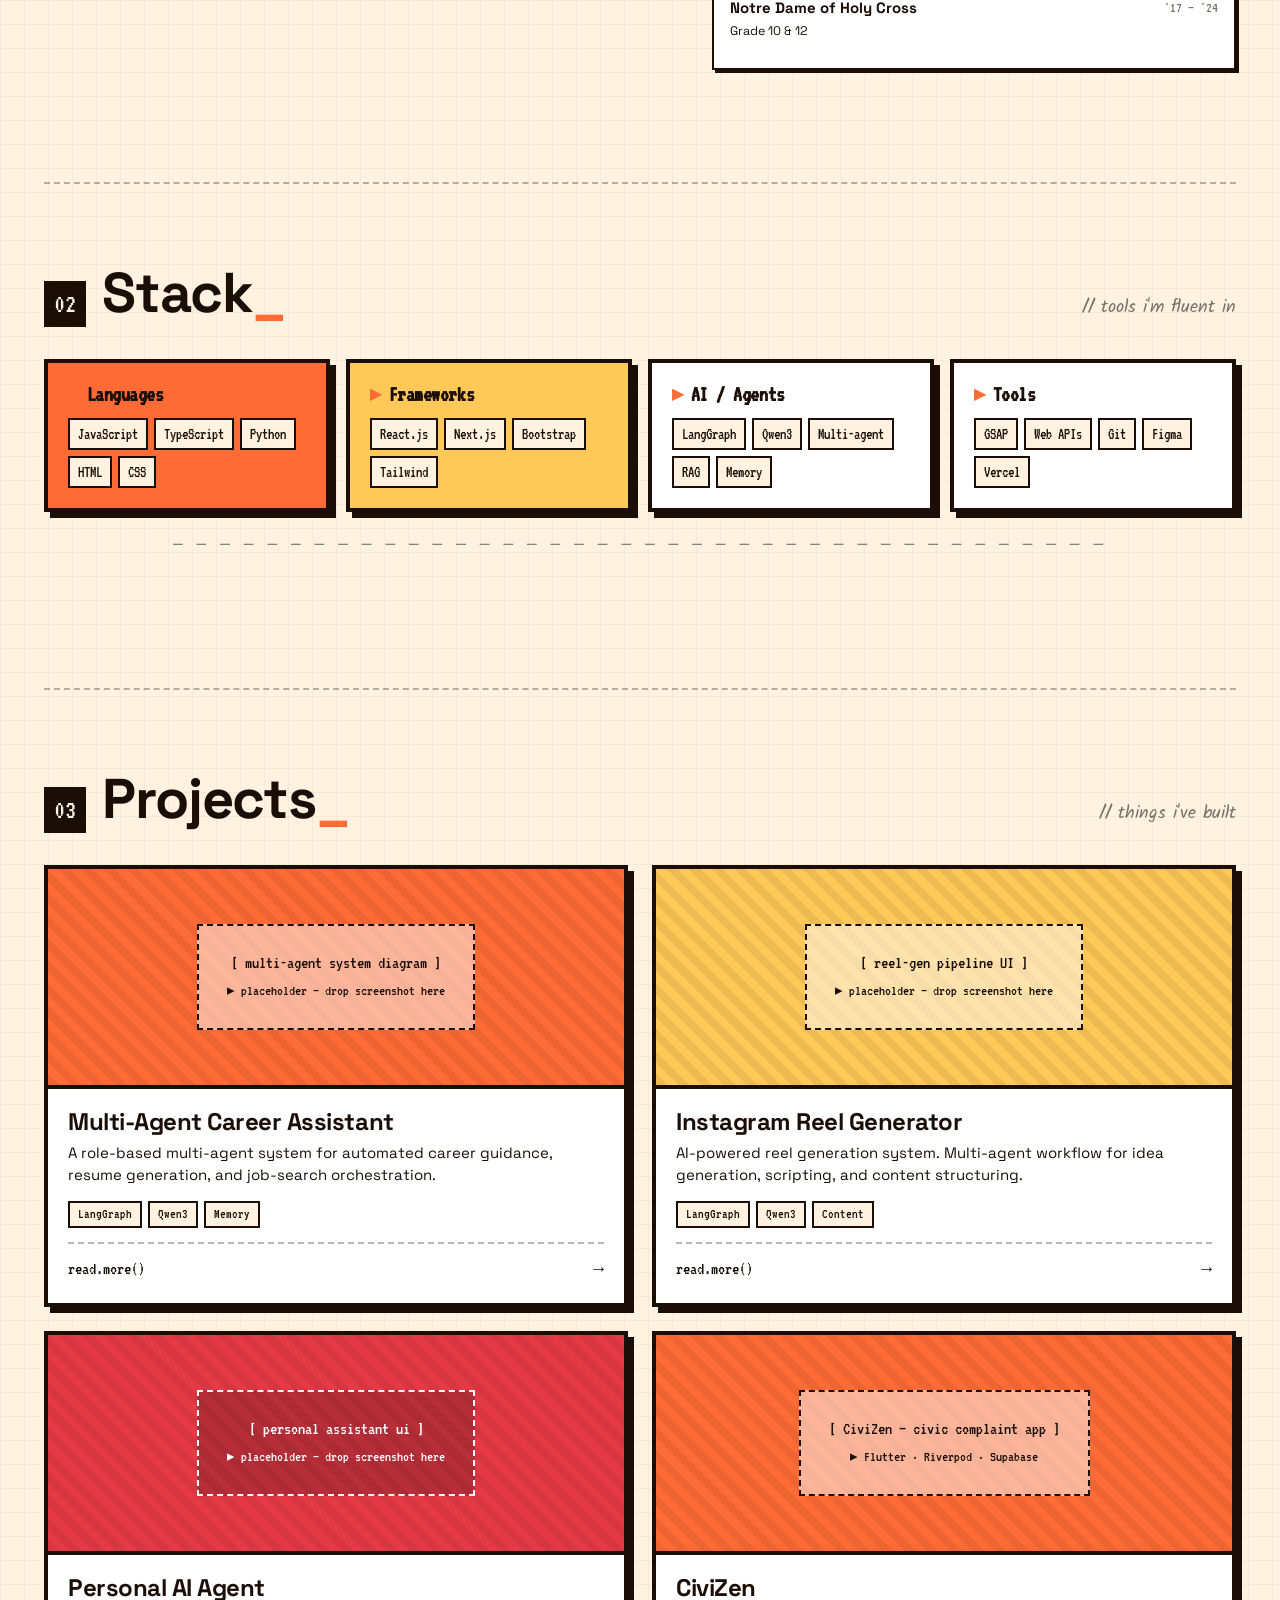
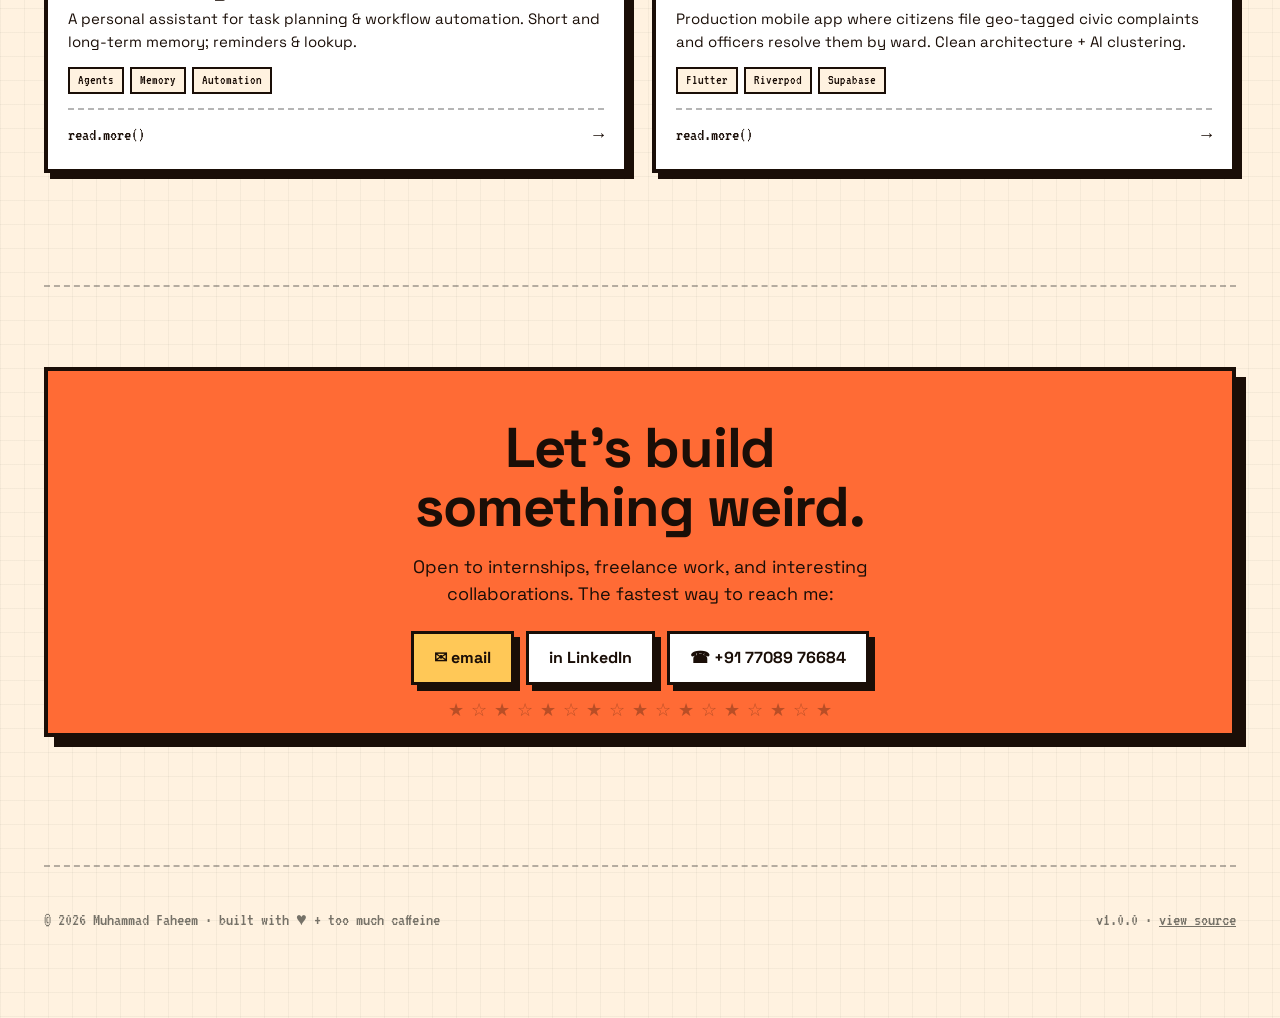
==== commit 7aeeac33: "feat: clean section URLs (/about, /skills, /projects, /contact) via pushState + vercel rewrites" ====
--- a/index.html
+++ b/index.html
@@ -464,6 +464,34 @@
   document.querySelector('.nav-links')?.classList.toggle('open');
 });
 
+/* ============ CLEAN URL ROUTING ============ */
+(function() {
+  const sectionPaths = { about: '/about', skills: '/skills', projects: '/projects', contact: '/contact' };
+  const pathToId = { '/about': 'about', '/skills': 'skills', '/projects': 'projects', '/contact': 'contact' };
+
+  // Nav clicks: prevent hash jump, smooth scroll, push clean URL
+  document.querySelectorAll('.nav-links a[href^="#"]').forEach(link => {
+    link.addEventListener('click', e => {
+      e.preventDefault();
+      const id = link.getAttribute('href').slice(1);
+      document.getElementById(id)?.scrollIntoView({ behavior: 'smooth' });
+      history.pushState(null, '', sectionPaths[id] || '/');
+    });
+  });
+
+  // Scroll: update URL to match whichever section is most visible
+  const secObs = new IntersectionObserver(entries => {
+    entries.forEach(e => {
+      if (e.isIntersecting) history.replaceState(null, '', sectionPaths[e.target.id] || '/');
+    });
+  }, { threshold: 0.4 });
+  document.querySelectorAll('section[id]').forEach(s => secObs.observe(s));
+
+  // Direct load: if URL is /about etc, scroll to section
+  const targetId = pathToId[location.pathname];
+  if (targetId) document.getElementById(targetId)?.scrollIntoView();
+})();
+
 /* ============ SUBTLE MOUSE PARALLAX ON NAME ============ */
 const heroNames = document.querySelectorAll('.hero h1 .name-bg');
 document.addEventListener('mousemove', (e) => {
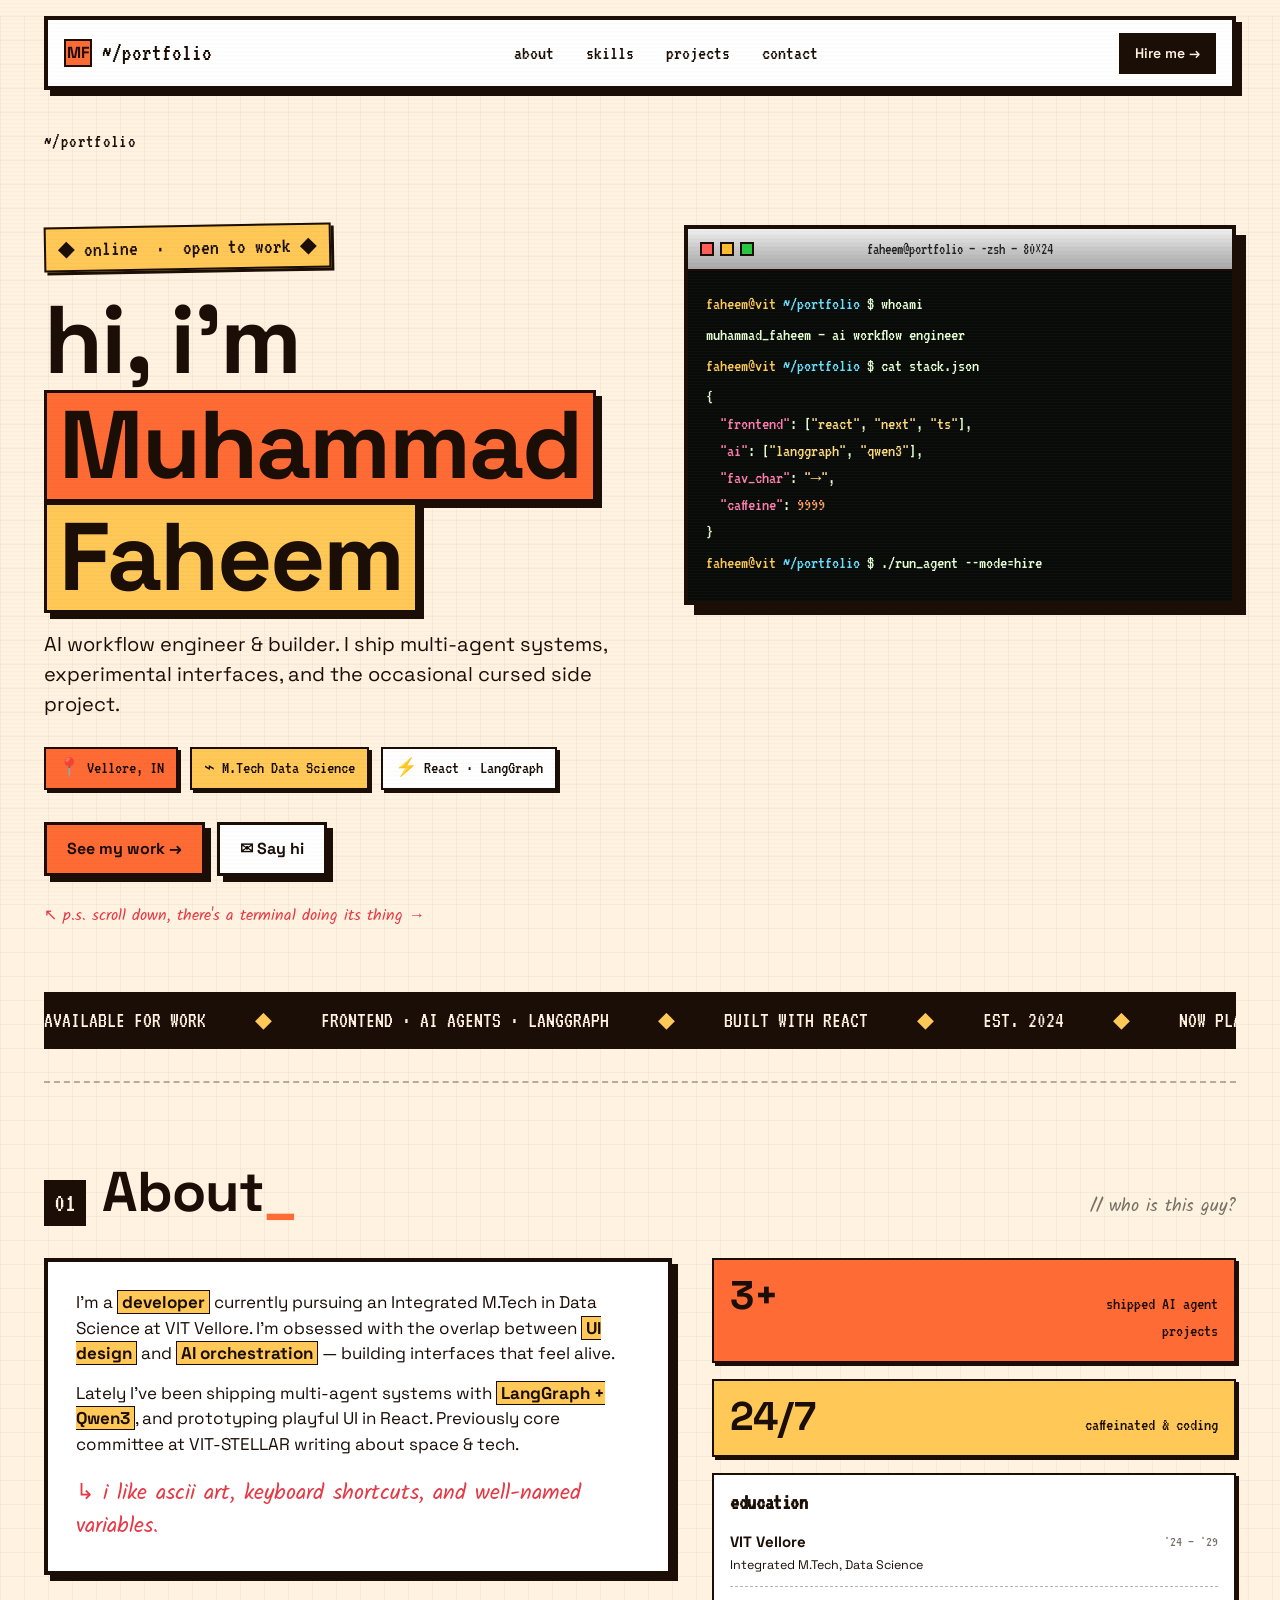
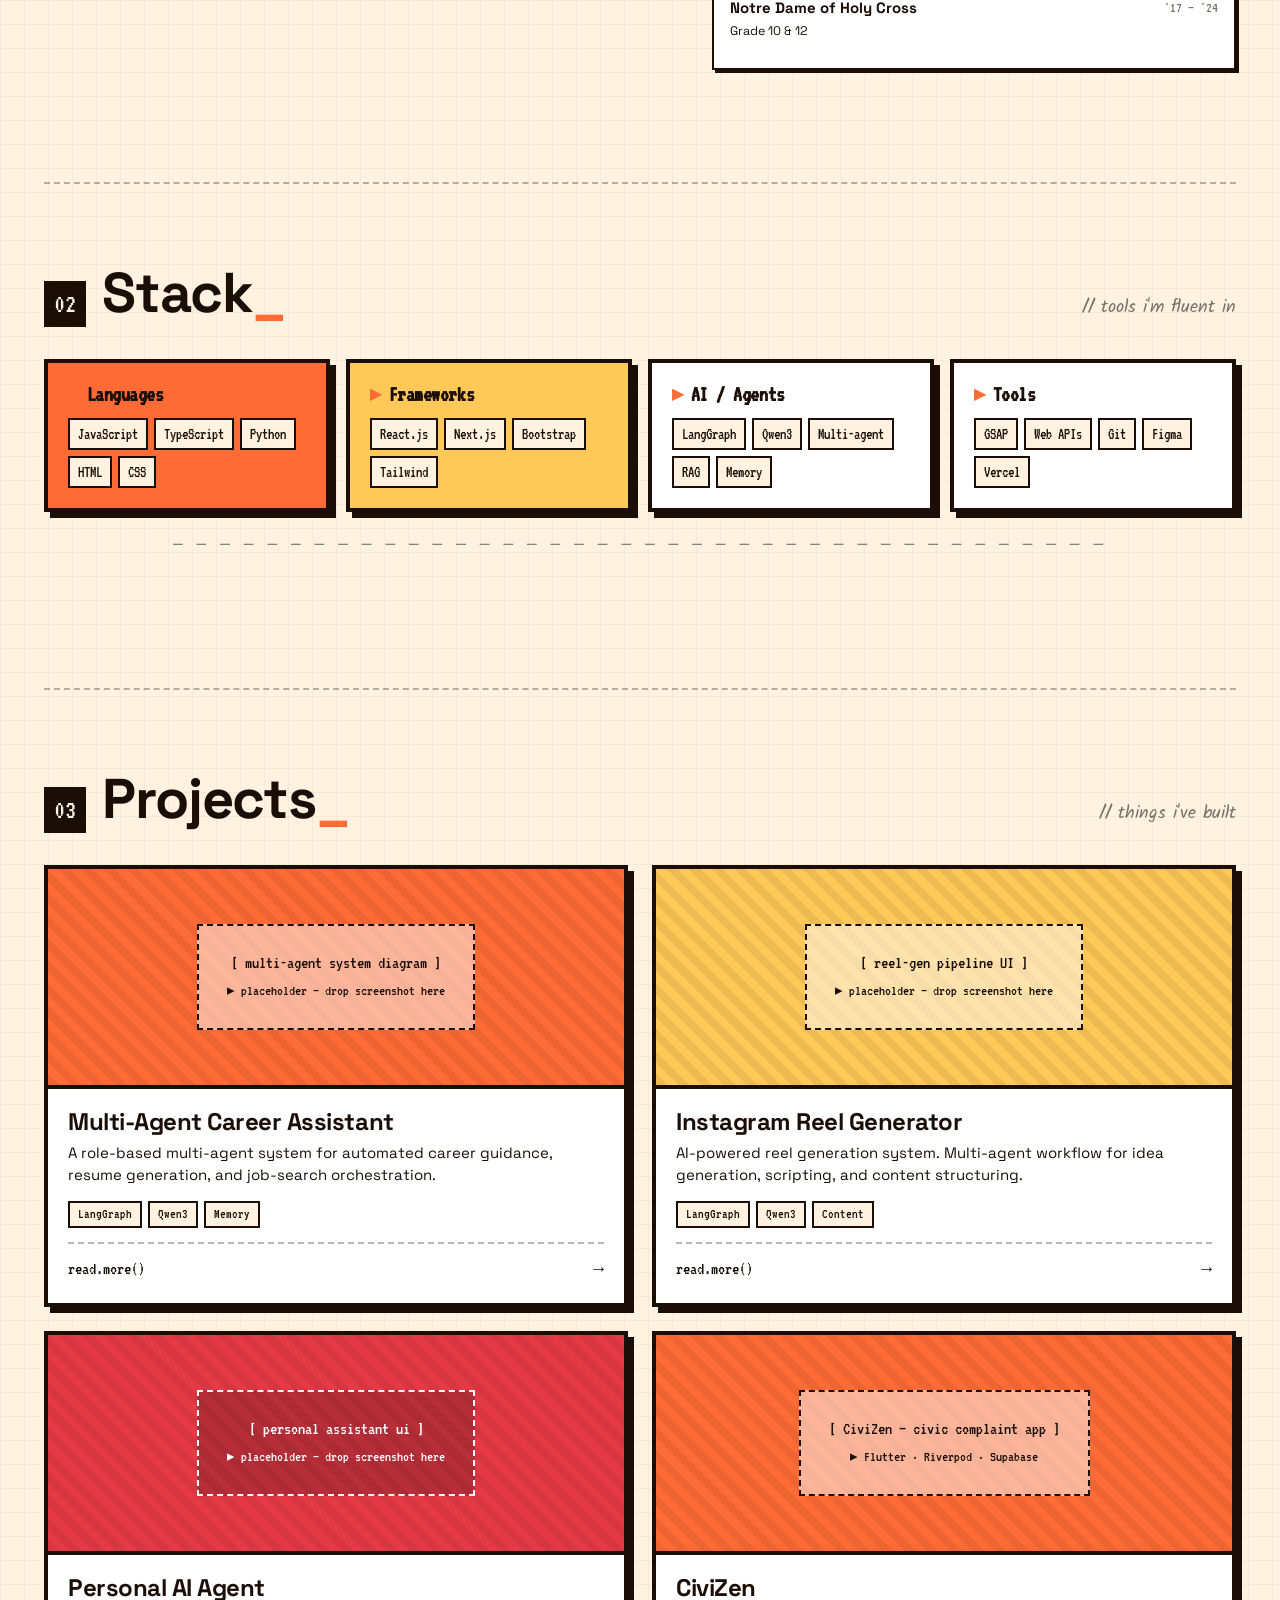
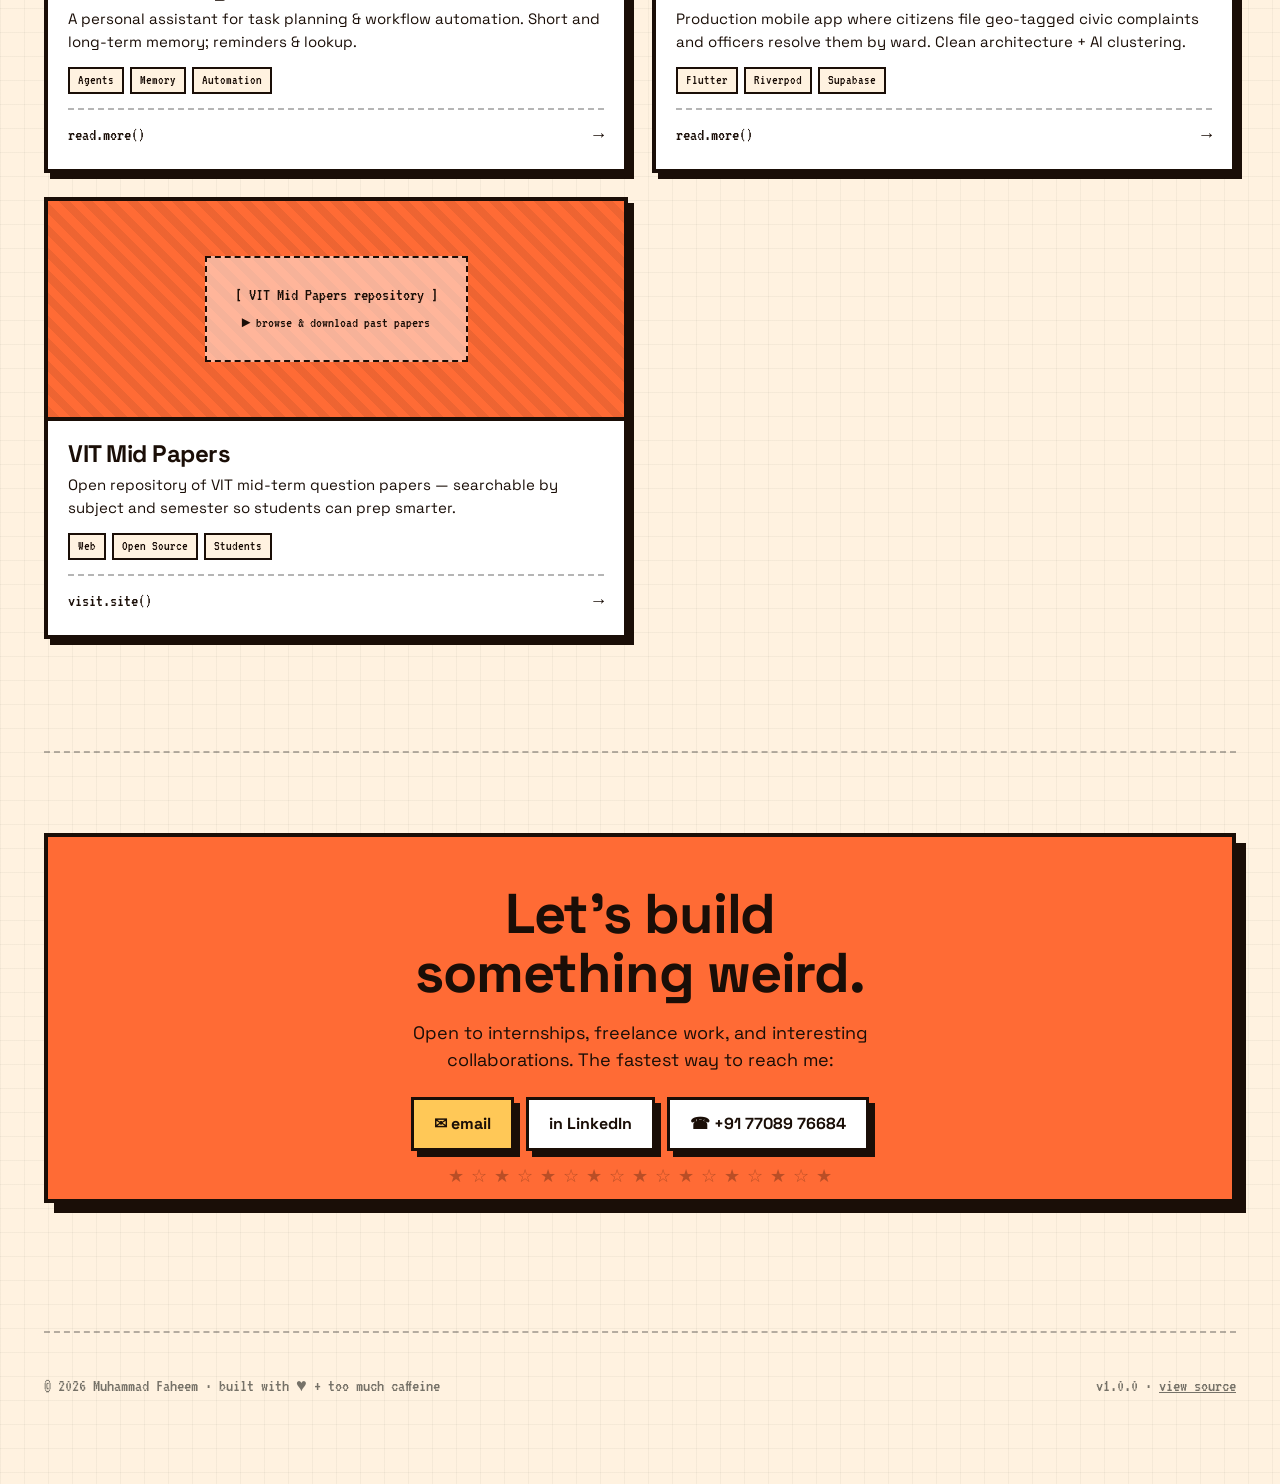
==== commit 598faed3: "feat: add VIT Mid Papers project card" ====
--- a/index.html
+++ b/index.html
@@ -283,7 +283,7 @@
         </div>
       </div>
       <div class="proj-body">
-        <h3 class="proj-title">CiviZen</h3>
+        <h3 class="proj-title" style="white-space:nowrap">CiviZen</h3>
         <p class="proj-desc">Production mobile app where citizens file geo-tagged civic complaints and officers resolve them by ward. Clean architecture + AI clustering.</p>
         <div class="proj-tags">
           <span class="proj-tag">Flutter</span>
@@ -293,6 +293,28 @@
         <div class="proj-link">
           <span>read.more()</span>
           <span class="arrow">→</span>
+        </div>
+      </div>
+    </a>
+
+    <a href="http://mid-repository.vercel.app/" target="_blank" rel="noopener" class="proj-card reveal">
+      <div class="proj-visual">
+        <div class="proj-placeholder">
+          [ VIT Mid Papers repository ]<br/>
+          <small>&#9658; browse &amp; download past papers</small>
+        </div>
+      </div>
+      <div class="proj-body">
+        <h3 class="proj-title" style="white-space:nowrap">VIT Mid Papers</h3>
+        <p class="proj-desc">Open repository of VIT mid-term question papers — searchable by subject and semester so students can prep smarter.</p>
+        <div class="proj-tags">
+          <span class="proj-tag">Web</span>
+          <span class="proj-tag">Open Source</span>
+          <span class="proj-tag">Students</span>
+        </div>
+        <div class="proj-link">
+          <span>visit.site()</span>
+          <span class="arrow">&#8594;</span>
         </div>
       </div>
     </a>
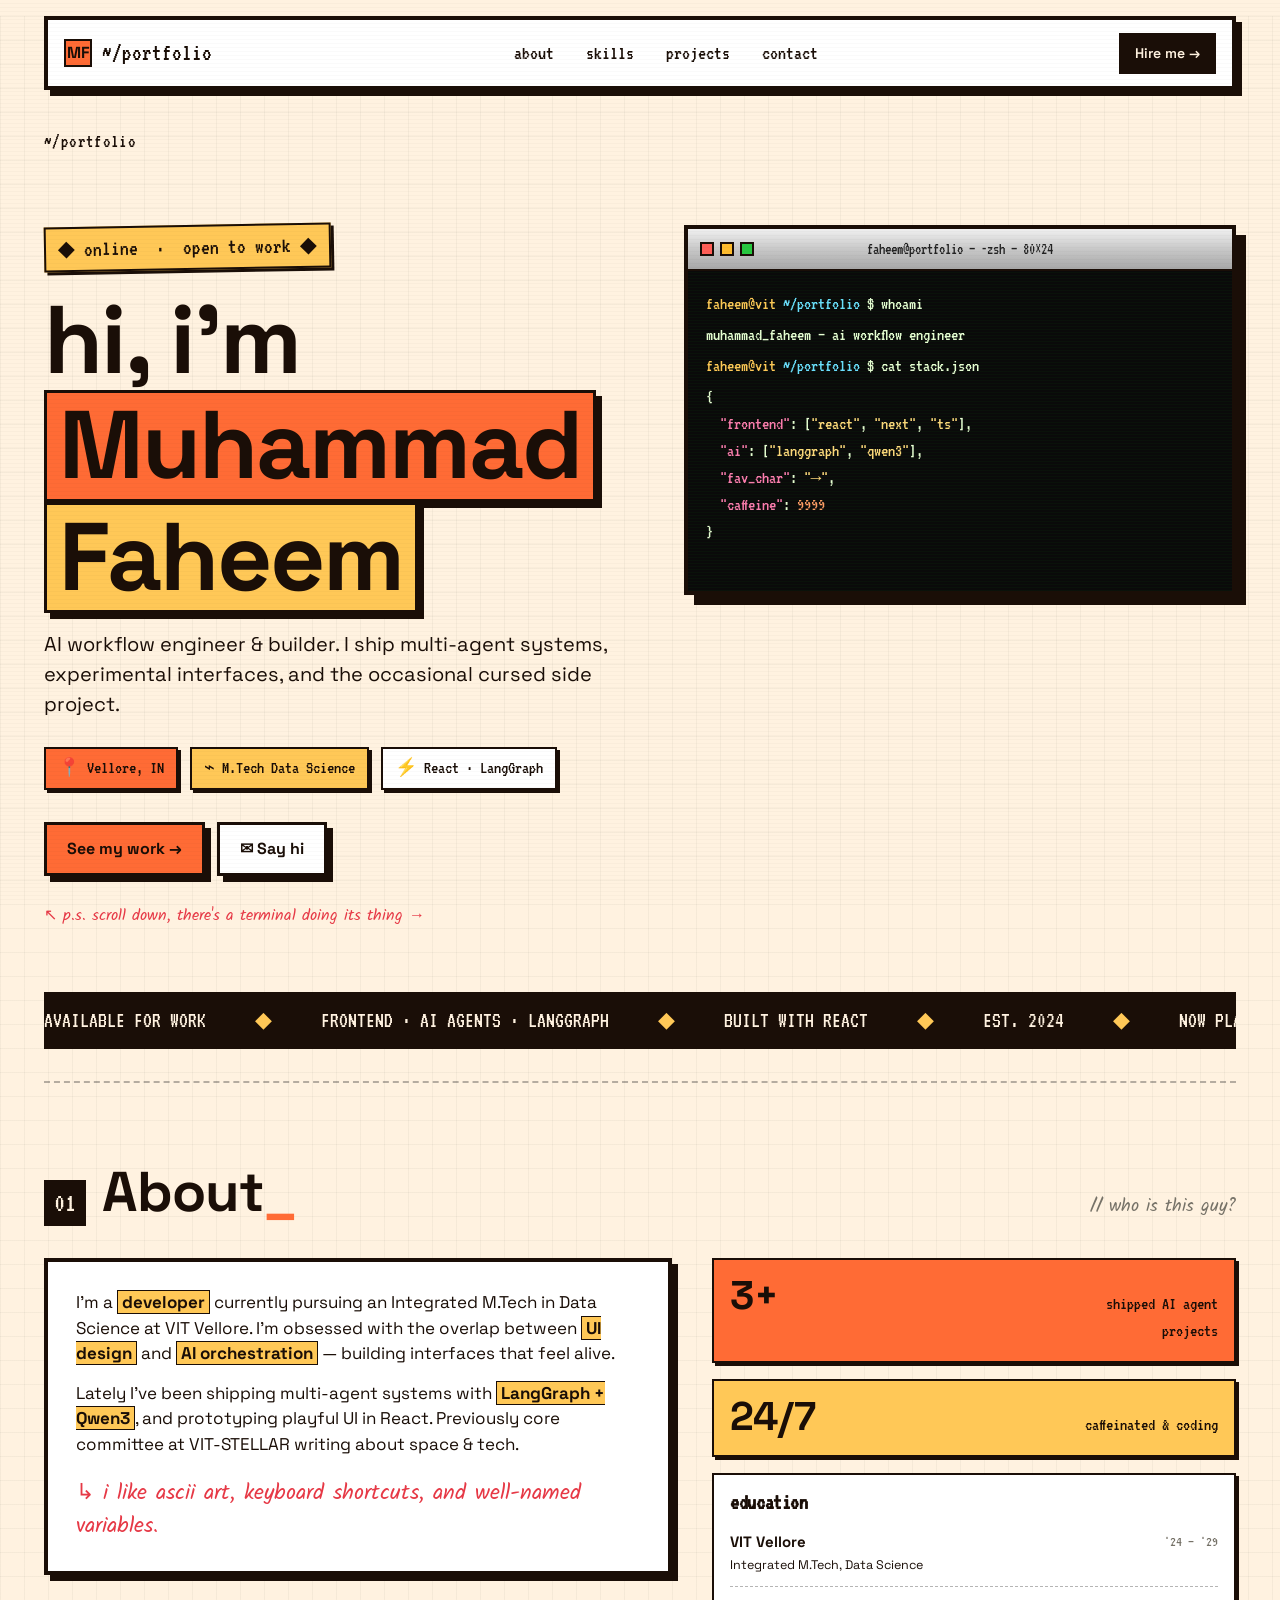
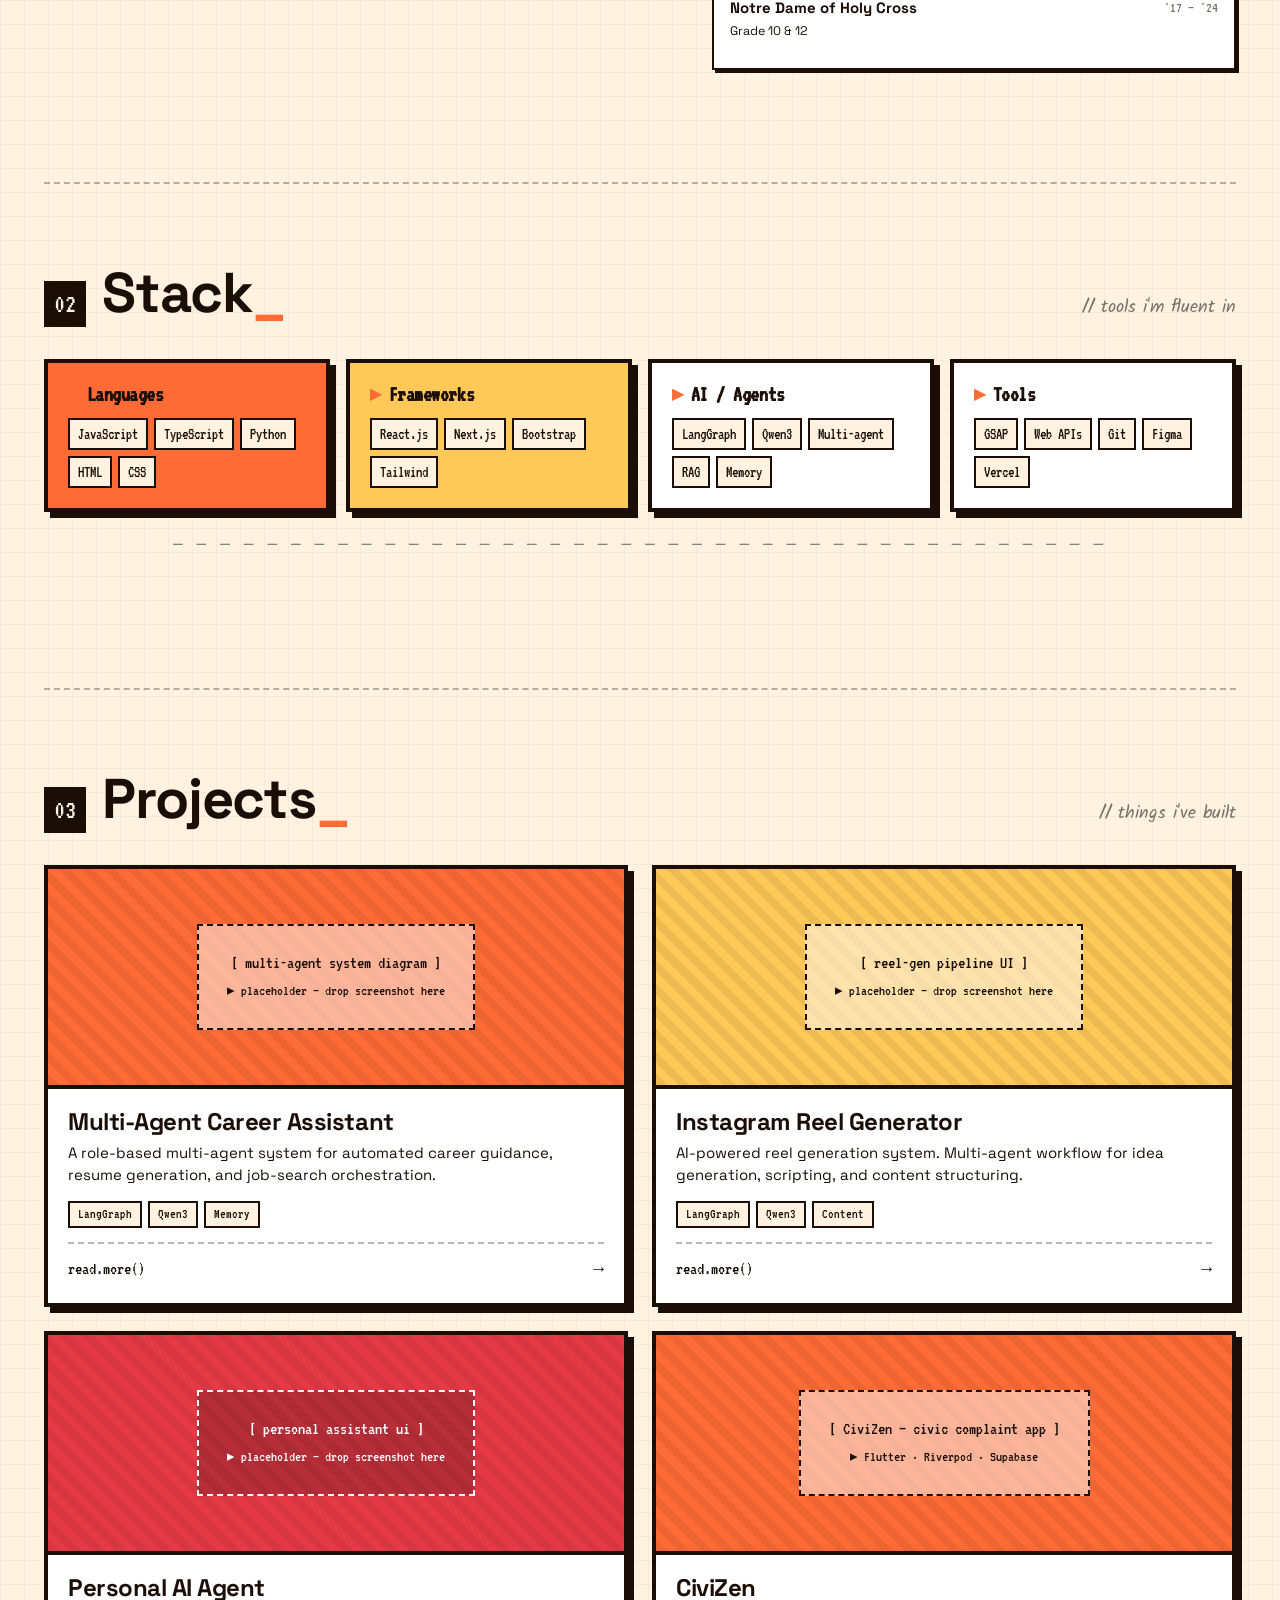
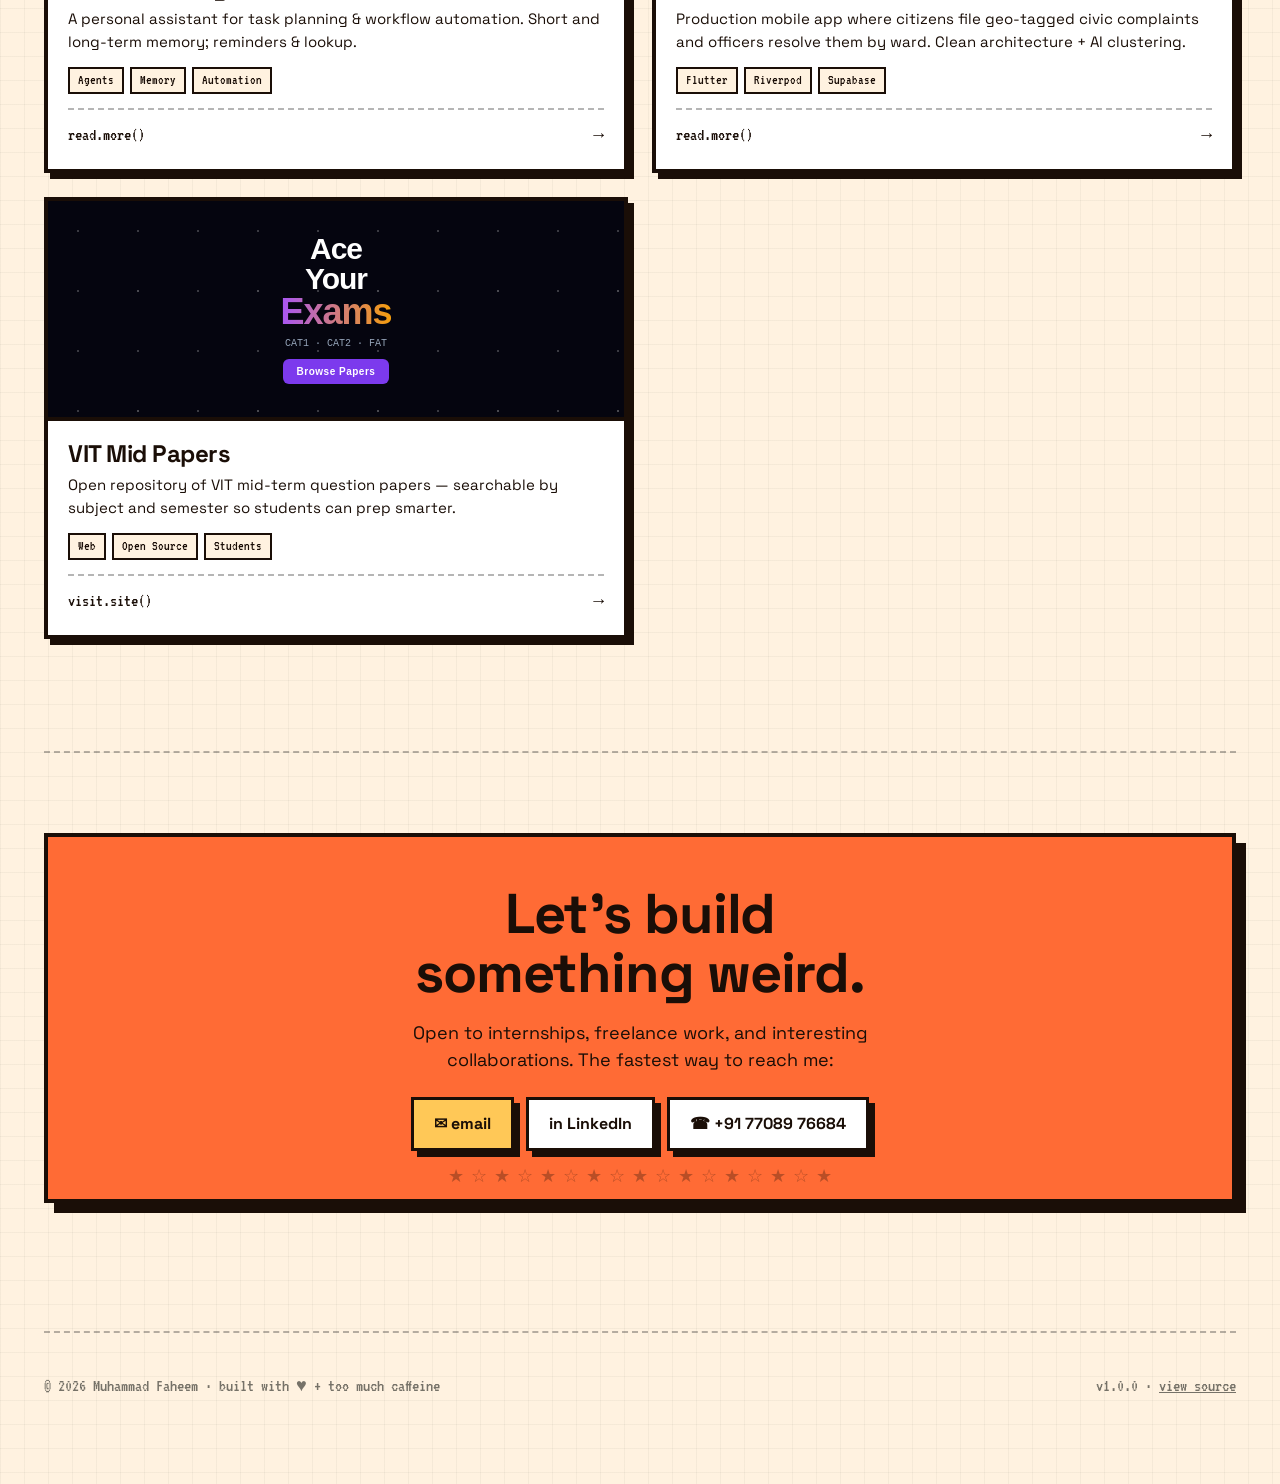
==== commit 1b568c16: "feat: add visual mockup of VIT Mid Papers landing page to project card Replaces the text placeholder" ====
--- a/index.html
+++ b/index.html
@@ -298,10 +298,16 @@
     </a>
 
     <a href="http://mid-repository.vercel.app/" target="_blank" rel="noopener" class="proj-card reveal">
-      <div class="proj-visual">
-        <div class="proj-placeholder">
-          [ VIT Mid Papers repository ]<br/>
-          <small>&#9658; browse &amp; download past papers</small>
+      <div class="proj-visual vit-papers-visual">
+        <div class="vit-papers-mockup">
+          <div class="vit-stars"></div>
+          <div class="vit-hero-text">
+            <span class="vit-ace">Ace</span>
+            <span class="vit-your">Your</span>
+            <span class="vit-exams">Exams</span>
+          </div>
+          <div class="vit-sub">CAT1 · CAT2 · FAT</div>
+          <div class="vit-btn">Browse Papers</div>
         </div>
       </div>
       <div class="proj-body">
--- a/styles.css
+++ b/styles.css
@@ -554,6 +554,65 @@
     rgba(10,10,10,0.07) 0 8px,
     transparent 8px 16px),
   var(--accent-3); color: var(--paper); }
+.vit-papers-visual { background: #05050f !important; overflow: hidden; }
+.vit-papers-mockup {
+  position: relative;
+  width: 100%;
+  height: 100%;
+  display: flex;
+  flex-direction: column;
+  align-items: center;
+  justify-content: center;
+  gap: 6px;
+  font-family: sans-serif;
+}
+.vit-stars {
+  position: absolute;
+  inset: 0;
+  background-image:
+    radial-gradient(circle, #ffffff88 1px, transparent 1px),
+    radial-gradient(circle, #ffffff55 1px, transparent 1px);
+  background-size: 60px 60px, 120px 120px;
+  background-position: 0 0, 30px 30px;
+  opacity: 0.4;
+}
+.vit-hero-text {
+  display: flex;
+  flex-direction: column;
+  align-items: center;
+  line-height: 1;
+  gap: 0;
+}
+.vit-ace, .vit-your {
+  font-size: 30px;
+  font-weight: 900;
+  color: #fff;
+  letter-spacing: -1px;
+}
+.vit-exams {
+  font-size: 36px;
+  font-weight: 900;
+  background: linear-gradient(90deg, #a855f7, #f59e0b);
+  -webkit-background-clip: text;
+  -webkit-text-fill-color: transparent;
+  background-clip: text;
+  letter-spacing: -1px;
+}
+.vit-sub {
+  font-size: 10px;
+  color: #94a3b8;
+  font-family: monospace;
+}
+.vit-btn {
+  background: #7c3aed;
+  color: #fff;
+  font-size: 10px;
+  font-weight: 700;
+  padding: 5px 14px;
+  border-radius: 6px;
+  letter-spacing: 0.5px;
+  margin-top: 2px;
+}
 
 .proj-placeholder {
   border: 2.5px dashed var(--ink);
